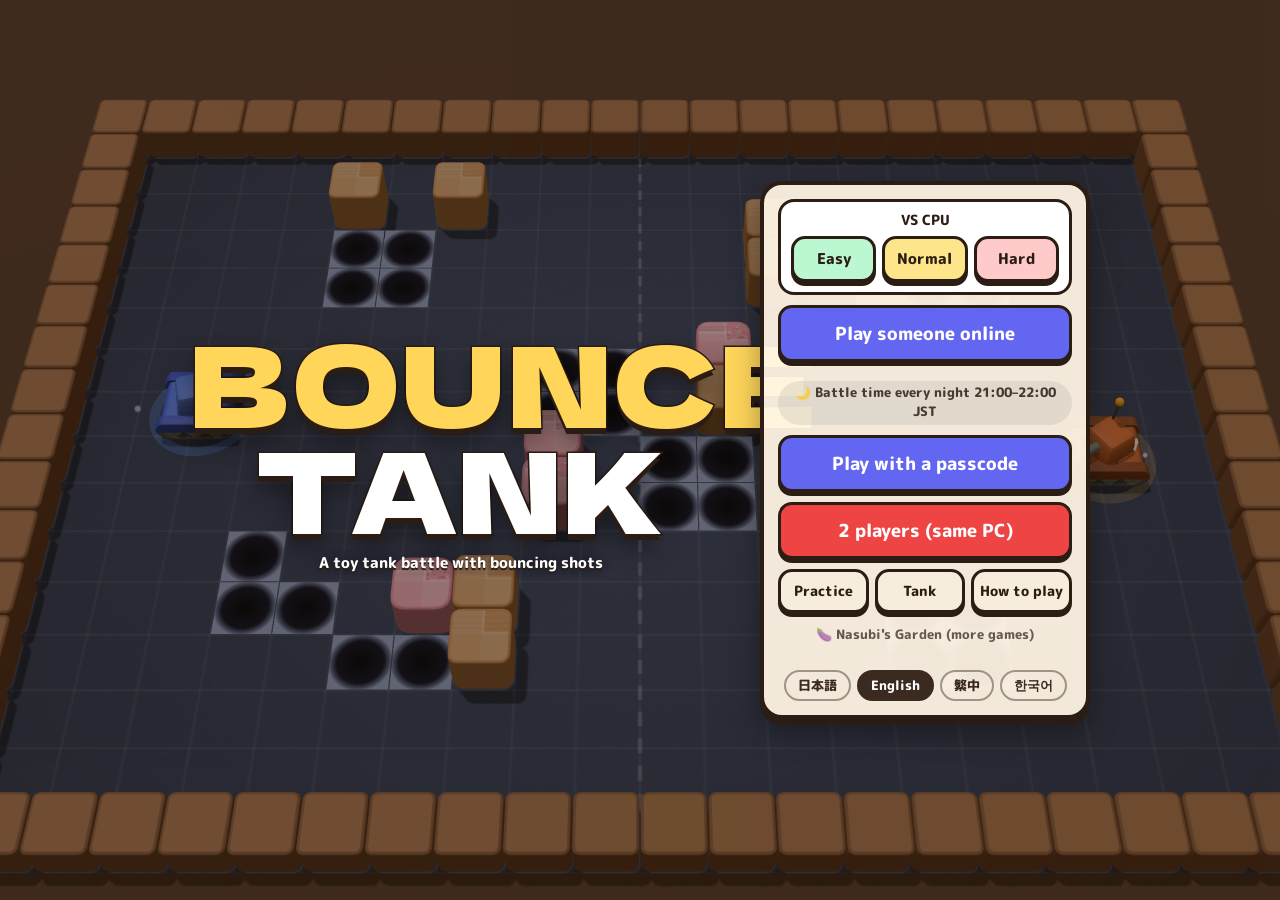
==== index.html @ 3cff2d9c "広告：結果画面の帯の下に大きい広告（300×250）を足す Co-Authored-By: Claude Opus 5.5 <noreply@anthropic.com> Claude-Session" ====
<!doctype html>
<html lang="ja">
<head>
<!-- Google tag (gtag.js) -->
<script async src="https://www.googletagmanager.com/gtag/js?id=G-5RB6XMN0QR"></script>
<script>
  window.dataLayer = window.dataLayer || [];
  function gtag(){dataLayer.push(arguments);}
  gtag('js', new Date());
  gtag('config', 'G-5RB6XMN0QR');
</script>
<meta charset="utf-8">
<meta name="viewport" content="width=device-width,initial-scale=1,maximum-scale=1,user-scalable=no,viewport-fit=cover">
<meta name="theme-color" content="#2b1d14">
<meta name="description" content="はね返る弾で撃ち合う、おもちゃの戦車バトル。スキルを振って、ブロックを置いて、2本先取！">
<title>ハネタンク</title>
<link rel="manifest" href="manifest.json">
<link rel="icon" type="image/png" href="icons/icon-192.png">
<link rel="apple-touch-icon" href="icons/apple-touch-icon.png">
<meta name="apple-mobile-web-app-capable" content="yes">
<meta name="mobile-web-app-capable" content="yes">
<meta name="apple-mobile-web-app-title" content="ハネタンク">
<link rel="preconnect" href="https://fonts.googleapis.com">
<link rel="preconnect" href="https://fonts.gstatic.com" crossorigin>
<link href="https://fonts.googleapis.com/css2?family=Dela+Gothic+One&family=M+PLUS+Rounded+1c:wght@500;800;900&display=swap" rel="stylesheet">
<link rel="stylesheet" href="css/style.css">
<!-- nasubi-track: 結果画面とXへの投稿の回数を記録（ゲームの動きには影響しない） -->
<script>(function(){try{var G="hanetank",IDS=["result"];
function ev(n){try{if(typeof gtag==='function')gtag('event',n,{game:G});}catch(e){}}
var o=window.open;window.open=function(u){try{if(/intent\/(post|tweet)/.test(String(u)))ev('x_share');}catch(e){}return o.apply(window,arguments);};
if(!IDS.length)return;
function vis(e){if(!e||!e.isConnected||e.closest('[hidden]'))return false;var r=e.getBoundingClientRect();if(r.width<1||r.height<1)return false;for(var n=e;n&&n.nodeType===1;n=n.parentElement){var s=getComputedStyle(n);if(s.display==='none'||s.visibility==='hidden'||parseFloat(s.opacity)<0.05)return false;}return true;}
var was={};setInterval(function(){try{var any=false;for(var i=0;i<IDS.length;i++){if(vis(document.getElementById(IDS[i])))any=true;}if(any&&!was.v)ev('result_view');was.v=any;}catch(e){}},700);
}catch(e){}})();</script>
<!-- nasubi-ad: 結果画面の決めた場所に広告の帯（と、決めた作品だけその下に大きい広告）を出す（遊んでいる最中は出さない・ボタンに重ねない・広告の幅320pxを切らない・結果が出て1.2秒たってから見せる・結果画面が出るたびに読みこみ直す（30秒に1回まで）） -->
<script>(function(){try{var C=[{"a": "#result .result-box", "v": "#result"}],BIG=1,AD='https://nasubi-no-oniwa.github.io/ad/',AD2='https://nasubi-no-oniwa.github.io/ad/big.html',WAIT=1200,MIN=30000;
if(/[?&]noad=1/.test(location.search))return;
var ifr=null,ifr2=null,boxes=[],bigs=[],since=0,shown=false,last=0;
function vis(e){if(!e||!e.isConnected||e.closest('[hidden]'))return false;var r=e.getBoundingClientRect();if(r.width<1||r.height<1)return false;for(var n=e;n&&n.nodeType===1;n=n.parentElement){var s=getComputedStyle(n);if(s.display==='none'||s.visibility==='hidden'||parseFloat(s.opacity)<0.05)return false;}return true;}
function mk(){var b=document.createElement('div');b.className='nsb-ad';b.style.cssText='display:block;position:static;float:none;box-sizing:content-box;width:320px;min-width:320px;max-width:none;height:50px;margin:20px calc((100% - 320px) / 2) 0;padding:0;border:0;background:none;box-shadow:none;border-radius:0;transform:none;overflow:hidden;flex:0 0 auto;align-self:center;';return b;}
function mk2(){var g=document.createElement('div');g.className='nsb-ad nsb-big';g.style.cssText='display:block;position:static;float:none;box-sizing:content-box;width:300px;min-width:300px;max-width:none;height:250px;margin:20px calc((100% - 300px) / 2) 0;padding:0;border:0;background:none;box-shadow:none;border-radius:0;transform:none;overflow:hidden;flex:0 0 auto;align-self:center;';return g;}
function mkf(u,w,h){var f=document.createElement('iframe');f.title='ad';f.setAttribute('scrolling','no');f.width=w;f.height=h;f.style.cssText='border:0;margin:0;padding:0;width:'+w+'px;height:'+h+'px;display:block;max-width:none;visibility:hidden';f.src=u;return f;}
function rel(f,u){try{f.contentWindow.location.replace(u);}catch(_){f.src=u;}}
function place(){for(var i=0;i<C.length;i++){var a=document.querySelector(C[i].a);if(!a)continue;var b=boxes[i]||(boxes[i]=mk());if(C[i].p==='first'){if(a.firstElementChild!==b)a.insertBefore(b,a.firstChild);}else if(b.parentNode!==a)a.appendChild(b);
if(BIG){var g=bigs[i]||(bigs[i]=mk2());if(b.nextSibling!==g)a.insertBefore(g,b.nextSibling);}}}
function hide(){if(ifr)ifr.style.visibility='hidden';if(ifr2)ifr2.style.visibility='hidden';}
function tick(){try{place();var k=-1;for(var i=0;i<C.length;i++){var v=document.querySelector(C[i].v),b=boxes[i];if(b&&vis(v)&&vis(b)){k=i;break;}}
if(k<0){since=0;shown=false;hide();return;}
var now=Date.now();if(!since)since=now;if(now-since<WAIT){hide();return;}
if(!ifr)ifr=mkf(AD,320,50);if(BIG&&!ifr2)ifr2=mkf(AD2,300,250);
var fresh=false;if(ifr.parentNode!==boxes[k]){boxes[k].appendChild(ifr);fresh=true;}if(BIG&&ifr2.parentNode!==bigs[k]){bigs[k].appendChild(ifr2);fresh=true;}
if(fresh)last=now;else if(!shown&&now-last>=MIN){rel(ifr,AD);if(ifr2)rel(ifr2,AD2);last=now;}
ifr.style.visibility='visible';if(ifr2)ifr2.style.visibility='visible';shown=true;}catch(_){}}
function go(){place();try{new MutationObserver(place).observe(document.body,{childList:true,subtree:true});}catch(_){}setInterval(tick,300);}
if(document.body)go();else document.addEventListener('DOMContentLoaded',go);
}catch(e){}})();</script>
</head>
<body>
<canvas id="view"></canvas>
<div id="layer"></div>
<div id="dim"></div>

<!-- タッチ操作の見た目 -->
<div id="stick" class="stick"><i></i></div>
<div id="aimring" class="aimring"><i></i></div>

<!-- ===== 戦いの画面の上に出るもの ===== -->
<div id="hud" class="hidden">
  <div class="hud-top">
    <span class="menu-space"></span>
    <div class="hud-p p0"><span class="hud-name" id="hud-name0">あなた</span><span class="pips" id="pips0"></span></div>
    <div class="hud-mid"><div class="hud-timer" id="hud-timer">1:30</div><div class="hud-sub" id="hud-sub"></div></div>
    <div class="hud-p p1"><span class="pips" id="pips1"></span><span class="hud-name" id="hud-name1">CPU</span></div>
    <span class="menu-space"></span>
  </div>
  <div class="hud-info-row"><div class="hud-info hidden" id="hud-info0"></div><div class="hud-info hidden" id="hud-info1"></div></div>
  <div id="count" class="count"></div>
  <button id="btn-mine" class="mine-btn" aria-label="地雷" data-ia="mine"><span>地雷</span></button>
  <div id="net-badge" class="net-badge hidden"></div>
</div>
<div id="bubbles"></div>
<div id="banner" class="banner"></div>
<button class="icon-btn" id="btn-menu" aria-label="メニュー" data-ia="menu">☰</button>
<button class="icon-btn" id="btn-stamp" aria-label="スタンプ" data-ia="stamp">☺</button>
<div id="stamp-pal" class="stamp-pal hidden"></div>

<!-- ===== タイトル ===== -->
<section id="title" class="screen active">
  <div class="title-wrap">
    <div class="logo-box">
      <h1 class="logo"><span class="l1" data-i="logo1">ハネ</span><span class="l2" data-i="logo2">タンク</span></h1>
      <p class="tagline" data-i="tagline">はね返る弾で撃ち合う、おもちゃの戦車バトル</p>
    </div>
    <div class="menu">
      <div class="menu-card">
        <p class="menu-label" data-i="vs_cpu">CPUとたいせん</p>
        <div class="level-row">
          <button class="btn lv" data-level="easy" data-i="easy">よわい</button>
          <button class="btn lv" data-level="normal" data-i="normal">ふつう</button>
          <button class="btn lv" data-level="hard" data-i="hard">つよい</button>
        </div>
      </div>
      <button class="btn wide indigo" id="btn-online" data-i="online">あいことばで対戦</button>
      <button class="btn wide red" id="btn-local" data-i="local">ふたりで（同じPC）</button>
      <div class="menu-sub">
        <button class="btn sub" id="btn-practice" data-i="practice">れんしゅう</button>
        <button class="btn sub" id="btn-custom" data-i="tank">せんしゃ</button>
        <button class="btn sub" id="btn-howto" data-i="howto">あそびかた</button>
      </div>
      <a class="home-link" href="https://nasubi-no-oniwa.github.io/" data-i="home">なすびのお庭へ</a>
      <div class="langs" role="group" aria-label="Language"><button type="button" data-lang="ja">日本語</button><button type="button" data-lang="en">English</button><button type="button" data-lang="zh">繁中</button><button type="button" data-lang="ko">한국어</button></div>
    </div>
  </div>
</section>

<!-- ===== オンライン ===== -->
<section id="online" class="screen">
  <div class="card">
    <h2 data-i="online">あいことばで対戦</h2>
    <label class="field"><span data-i="name">なまえ</span><input id="in-name" maxlength="8" placeholder="ななし" data-ip="noname" autocomplete="off"></label>
    <label class="field"><span data-i="passcode">あいことば</span><input id="in-code" maxlength="12" inputmode="numeric" placeholder="4けたの数字など" data-ip="ex_code" autocomplete="off"><button class="btn mini" id="btn-dice" type="button" data-i="dice">おまかせ</button></label>
    <p class="note" data-i="online_note">同じ「あいことば」を入れた人と対戦できます。3人目からは観戦になります。</p>
    <div class="row">
      <button class="btn indigo" id="btn-join" data-i="do_play">対戦する</button>
      <button class="btn ghost" id="btn-watch" data-i="watch_only">観戦だけ</button>
    </div>
    <p class="err" id="online-err"></p>
    <button class="btn back" data-back data-i="back">もどる</button>
  </div>
</section>

<section id="wait" class="screen">
  <div class="card">
    <h2 data-i="wait_title">相手を待っています</h2>
    <p class="code-big"><span data-i="code_label">あいことば </span><b id="wait-code">----</b></p>
    <p class="note" id="wait-note" data-i="invite_note">招待リンクを送るか、相手に同じあいことばを入れてもらってね</p>
    <div class="row"><button class="btn indigo" id="btn-copy" data-i="invite">招待リンクを送る</button></div>
    <div class="spinner"></div>
    <button class="btn back" id="btn-wait-leave" data-i="cancel">やめる</button>
  </div>
</section>

<!-- ===== スキル ===== -->
<section id="skill" class="screen">
  <div class="panel skill-panel">
    <div class="sp-head">
      <div class="sp-title"><span id="sp-who">スキルをふろう</span><small id="sp-battle">1戦目・ステージ：ひろば</small></div>
      <div class="sp-points"><small data-i="left">のこり</small><b id="sp-left">6</b><small>pt</small></div>
      <div class="timer-ring" id="sp-timer"><svg viewBox="0 0 40 40"><circle cx="20" cy="20" r="17"/><circle class="fg" cx="20" cy="20" r="17"/></svg><span>30</span></div>
    </div>
    <div id="sp-rows"></div>
    <div class="sp-foot">
      <span class="opp-state" id="sp-opp"></span>
      <button class="btn mini ghost" id="sp-auto" data-i="auto">おまかせ</button>
      <button class="btn mini ghost" id="sp-reset" data-i="reset">もとにもどす</button>
      <button class="btn go" id="sp-ok">準備OK</button>
    </div>
  </div>
</section>

<!-- ===== ブロック置き ===== -->
<section id="place" class="screen pass">
  <div class="place-bar">
    <div class="timer-ring small" id="pl-timer"><svg viewBox="0 0 40 40"><circle cx="20" cy="20" r="17"/><circle class="fg" cx="20" cy="20" r="17"/></svg><span>20</span></div>
    <div class="pl-text"><b id="pl-who">ブロックを置こう</b><small data-i="place_hint">自分の陣地をタップ。もう一度タップで取り消し</small></div>
    <button class="btn kind hard sel" data-kind="1"><i></i><span data-i="hard_b">かたい </span><b id="pl-n1">2</b></button>
    <button class="btn kind soft" data-kind="2"><i></i><span data-i="soft_b">こわれる </span><b id="pl-n2">2</b></button>
    <span class="opp-state" id="pl-opp"></span>
    <button class="btn go" id="pl-ok">準備OK</button>
  </div>
</section>

<!-- ===== 交代（同じPCの2人用） ===== -->
<section id="curtain" class="screen">
  <div class="card center">
    <h2 id="cu-title">2Pの番です</h2>
    <p class="note" id="cu-note">1Pは画面を見ないでね</p>
    <button class="btn go" id="cu-ok" data-i="begin">はじめる</button>
  </div>
</section>

<!-- ===== 結果 ===== -->
<section id="result" class="screen">
  <div class="result-box">
    <div class="res-head"><h2 id="res-title" class="res-title">かち！</h2><div class="res-score" id="res-score"></div></div>
    <div class="res-cards">
      <div class="stat-card opp" id="res-opp"></div>
      <div class="stat-card me" id="res-me"></div>
    </div>
    <p class="res-record" id="res-record"></p>
    <div class="row">
      <button class="btn ghost" id="res-replay" data-i="replay">リプレイ</button>
      <button class="btn go" id="res-next">つぎへ</button>
      <button class="btn ghost hidden" id="res-title-btn" data-i="to_title">タイトルへ</button>
    </div>
    <p class="note" id="res-note"></p>
  </div>
</section>

<!-- ===== メニュー ===== -->
<section id="menu" class="screen">
  <div class="card">
    <h2 data-i="menu">メニュー</h2>
    <div class="col">
      <button class="btn go" id="mn-resume" data-i="resume">つづける</button>
      <button class="btn ghost" id="mn-sound">音：オン</button>
      <button class="btn ghost" id="mn-quality">画質：じどう</button>
      <button class="btn ghost" id="mn-vib">振動：オン</button>
      <button class="btn red" id="mn-quit">タイトルへ</button>
    </div>
  </div>
</section>

<!-- ===== せんしゃカスタム ===== -->
<section id="custom" class="screen pass">
  <div class="panel custom-panel">
    <h2 data-i="tank">せんしゃ</h2>
    <p class="note" data-i="look_note">見た目だけ変わります（強さは同じ）</p>
    <div class="cu-tabs" id="cu-tabs"><button data-p="0" class="sel" data-i="you_1p">あなた（1P）</button><button data-p="1">2P</button></div>
    <p class="note" id="cu-note2"></p>
    <div class="cu-label" data-i="color">いろ</div>
    <div class="swatches" id="cu-colors"></div>
    <div class="cu-label" data-i="pattern">もよう</div>
    <div class="patterns" id="cu-patterns"></div>
    <button class="btn go" data-back data-i="decide">きめた</button>
  </div>
</section>

<!-- ===== れんしゅう ===== -->
<section id="practice" class="screen pass">
  <div class="panel prac-panel" id="prac-panel">
    <div class="prac-head"><b data-i="practice">れんしゅう</b><button class="btn mini ghost" id="pr-fold" data-i="fold">たたむ</button></div>
    <div id="pr-body">
      <div id="pr-rows"></div>
      <div class="pr-stages" id="pr-stages"></div>
      <button class="btn mini red" id="pr-quit" data-i="finish">おわる</button>
    </div>
  </div>
</section>

<!-- ===== あそびかた ===== -->
<section id="howto" class="screen">
  <div class="card howto">
    <h2 data-i="howto">あそびかた</h2>
    <div class="howto-body">
      <h3 data-i="hw_rules">ルール</h3>
      <ul>
        <li data-ih="r1">弾が1発当たったら負け。<b>自分の弾・地雷でもやられます</b>。</li>
        <li data-ih="r2">弾は壁ではね返ります。弾どうしがぶつかると両方消えます。</li>
        <li data-ih="r3">同時に撃てる弾は3発まで（戦車の足元の点が残りの数）、地雷は2個まで。</li>
        <li data-ih="r4">地雷は少したつか、弾が当たると爆発。<b>ピンクのブロック</b>をこわせます。</li>
        <li data-ih="r5">穴は弾は通るけど、戦車は入れません。</li>
        <li data-ih="r6">2本先取。90秒たつと外側から壁がせまってきます。</li>
        <li data-ih="r7">同時にやられたら引き分け。すぐにもう一回。</li>
      </ul>
      <h3 data-i="hw_flow">1戦ごとの流れ</h3>
      <ul>
        <li data-ih="f1"><b>スキル（30秒）</b>：ポイントを4つの性能にふります。1戦目6pt → 9pt → 12pt。毎回ふり直し。迷ったら「おまかせ」。</li>
        <li data-ih="f2">たまの速さ・たまの大きさは、上げても下げてもポイントを使います。</li>
        <li data-ih="f3">はねかえりは上げるだけ（1〜2で1回、3〜4で2回、5〜6で3回、7で4回）。</li>
        <li data-ih="f4">戦車を大きくするとポイントがもらえます（小さくするとポイントを使う）。大きい戦車はせまい道を通れません。</li>
        <li data-ih="f5"><b>ブロック（20秒）</b>：自分の陣地に、かたいブロック2個とこわれるブロック2個を置けます。置いたブロックは戦いが始まるまで相手には見えません。</li>
        <li data-ih="f6">相手の性能は、1戦終わるまでわかりません。</li>
      </ul>
      <h3 data-i="hw_ctrl">そうさ</h3>
      <ul>
        <li data-ih="c1"><b>スマホ（横向き）</b>：左側で移動、右側をドラッグしてねらい、はなすと発射。ちょんとタップでも発射。右下のボタンで地雷。</li>
        <li data-ih="c2"><b>PC</b>：WASDで移動、マウスでねらい、クリックで発射、右クリックかスペースで地雷。</li>
        <li data-ih="c3"><b>同じPCで2人</b>：1P WASD移動・Q/Eで砲台・Fで発射・Gで地雷。2P 矢印で移動・，／．で砲台・／で発射・右Shiftで地雷。</li>
        <li data-ih="c4"><b>オンライン</b>：部屋を作ったら「招待リンクを送る」でLINEなどに送れます。右上の☺でスタンプ。</li>
        <li data-ih="c5"><b>コントローラー</b>：左スティックで移動、右スティックでねらい、RかAで発射、LかBで地雷。</li>
      </ul>
    </div>
    <button class="btn back" data-back data-i="back">もどる</button>
  </div>
</section>

<div id="rotate"><div class="rot-box"><div class="rot-phone"></div><p data-ih="rotate">スマホを<b>横向き</b>にしてね</p></div></div>
<div id="toast" class="toast"></div>

<script src="lib/three.min.js"></script>
<script src="js/i18n.js"></script>
<script src="js/config.js"></script>
<script src="js/sim.js"></script>
<script src="js/sound.js"></script>
<script src="js/models.js"></script>
<script src="js/fx.js"></script>
<script src="js/input.js"></script>
<script src="js/cpu.js"></script>
<script src="js/net.js"></script>
<script src="js/qm.js"></script>
<script src="js/firebase-config.js"></script>
<script src="js/main.js"></script>
</body>
</html>
---- css/style.css ----
/* =============================================
   ハネタンク  見た目
   ============================================= */
:root {
  --ink: #2b1d14;
  --cream: #fff6e6;
  --paper: #f6eddc;
  --wood: #b87d45;
  --blue: #3b82f6;
  --blue-d: #1d4ed8;
  --red: #ef4444;
  --red-d: #b91c1c;
  --green: #22c55e;
  --green-d: #15803d;
  --indigo: #6366f1;
  --indigo-d: #4338ca;
  --pink: #f6a8bd;
  --gold: #fbbf24;
  --shadow: 0 6px 0 rgba(43, 29, 20, .9), 0 14px 30px rgba(0, 0, 0, .35);
  --round: "M PLUS Rounded 1c", "Hiragino Maru Gothic ProN", "Hiragino Sans", sans-serif;
  --display: "Dela Gothic One", "M PLUS Rounded 1c", sans-serif;
  --safe-l: env(safe-area-inset-left, 0px);
  --safe-r: env(safe-area-inset-right, 0px);
}
* { box-sizing: border-box; -webkit-tap-highlight-color: transparent; }
html, body { margin: 0; height: 100%; overflow: hidden; background: #6b4c33; color: var(--ink); font-family: var(--round); font-weight: 800;
  -webkit-user-select: none; user-select: none; -webkit-touch-callout: none; overscroll-behavior: none; touch-action: none; }
button { font-family: inherit; font-weight: 800; color: inherit; cursor: pointer; }
input { font-family: inherit; font-weight: 800; -webkit-user-select: text; user-select: text; }
.hidden { display: none !important; }

#view { position: fixed; inset: 0; width: 100%; height: 100%; display: block;
  background: radial-gradient(ellipse at 50% 40%, #a07450 0%, #6b4c33 70%, #4a3322 100%); }
#layer { position: fixed; inset: 0; touch-action: none; }
#dim { position: fixed; inset: 0; pointer-events: none; background: rgba(30, 18, 10, .0); transition: background .4s; }
body.dimmed #dim { background: rgba(30, 18, 10, .38); }

/* ---------- 画面（重ねて表示） ---------- */
.screen { position: fixed; inset: 0; display: none; align-items: center; justify-content: center; padding: 12px calc(14px + var(--safe-r)) 12px calc(14px + var(--safe-l)); z-index: 10; }
.screen.active { display: flex; }
.screen.pass { pointer-events: none; }
.screen.pass > * { pointer-events: auto; }

.card, .panel { background: var(--cream); border: 4px solid var(--ink); border-radius: 22px; box-shadow: var(--shadow); padding: 18px 20px; max-width: 520px; width: 100%; max-height: calc(100% - 10px); overflow: auto; }
.card h2, .panel h2 { font-family: var(--display); font-weight: 400; margin: 0 0 10px; font-size: 24px; letter-spacing: .04em; }
.card.center { text-align: center; }
.note { font-size: 13px; opacity: .75; margin: 6px 0; font-weight: 500; line-height: 1.5; }
.err { color: var(--red-d); font-size: 13px; min-height: 1em; margin: 6px 0 0; }
.row { display: flex; gap: 10px; justify-content: center; flex-wrap: wrap; margin-top: 10px; }
.col { display: flex; flex-direction: column; gap: 10px; }

/* ---------- ボタン ---------- */
.btn { border: 3px solid var(--ink); border-radius: 14px; background: #fff; padding: 10px 18px; font-size: 16px; box-shadow: 0 4px 0 var(--ink); transition: transform .06s, box-shadow .06s, filter .15s; position: relative; text-decoration: none; display: inline-flex; align-items: center; justify-content: center; gap: 6px; white-space: nowrap; }
.btn:active, .btn.press { transform: translateY(3px); box-shadow: 0 1px 0 var(--ink); }
.btn:disabled { filter: grayscale(.8) opacity(.55); cursor: default; }
.btn.wide { width: 100%; font-size: 18px; padding: 12px; }
.btn.indigo { background: var(--indigo); color: #fff; }
.btn.red { background: var(--red); color: #fff; }
.btn.go { background: var(--green); color: #fff; font-size: 18px; padding: 10px 22px; }
.btn.go.done { background: #9ca3af; }
.btn.ghost { background: var(--paper); }
.btn.mini { font-size: 13px; padding: 6px 10px; border-radius: 10px; box-shadow: 0 3px 0 var(--ink); }
.btn.back { margin: 14px auto 0; display: flex; background: var(--paper); }
.btn.sub { flex: 1; font-size: 14px; padding: 9px 6px; background: var(--paper); }
.icon-btn { width: 40px; height: 40px; border: 3px solid var(--ink); border-radius: 12px; background: var(--cream); font-size: 18px; box-shadow: 0 3px 0 var(--ink); pointer-events: auto; }
.icon-btn:active { transform: translateY(2px); box-shadow: 0 1px 0 var(--ink); }

/* ---------- タイトル ---------- */
#title { justify-content: center; }
.title-wrap { display: flex; align-items: center; gap: 28px; width: 100%; max-width: 900px; justify-content: center; }
.logo-box { text-align: center; flex: 1; min-width: 0; }
.logo { font-family: var(--display); font-weight: 400; margin: 0; font-size: clamp(54px, 11vw, 112px); line-height: .95; color: #fff;
  -webkit-text-stroke: 3px var(--ink); paint-order: stroke fill;
  text-shadow: 0 6px 0 var(--ink), 0 14px 26px rgba(0, 0, 0, .45); letter-spacing: .02em; }
.logo span { display: inline-block; animation: hop 2.4s ease-in-out infinite; }
.logo .l1 { color: #ffd65a; }
.logo .l2 { color: #fff; animation-delay: .15s; }
@keyframes hop { 0%, 70%, 100% { transform: translateY(0) rotate(0); } 78% { transform: translateY(-10px) rotate(-3deg); } 86% { transform: translateY(0) rotate(1deg); } }
.tagline { color: #fff; font-size: 15px; margin: 14px 0 0; text-shadow: 0 2px 0 var(--ink), 0 0 10px rgba(0,0,0,.6); }
.menu { width: 330px; max-width: 46vw; display: flex; flex-direction: column; gap: 10px; background: rgba(255, 246, 230, .94); border: 4px solid var(--ink); border-radius: 22px; padding: 14px; box-shadow: var(--shadow); }
.menu-card { background: #fff; border: 3px solid var(--ink); border-radius: 16px; padding: 8px 10px 10px; }
.menu-label { margin: 0 0 6px; font-size: 14px; text-align: center; }
.level-row { display: flex; gap: 6px; }
.btn.lv { flex: 1; padding: 9px 4px; font-size: 15px; }
.btn.lv[data-level="easy"] { background: #bbf7d0; }
.btn.lv[data-level="normal"] { background: #fde68a; }
.btn.lv[data-level="hard"] { background: #fecaca; }
.menu-sub { display: flex; gap: 6px; }
.home-link { text-align: center; font-size: 13px; color: var(--ink); opacity: .7; text-decoration: none; padding: 2px; }
.home-link::before { content: "🍆 "; }

/* ---------- 入力欄 ---------- */
.field { display: flex; align-items: center; gap: 8px; margin: 10px 0; }
.field > span { width: 80px; font-size: 14px; flex-shrink: 0; }
.field input { flex: 1; min-width: 0; font-size: 18px; padding: 8px 10px; border: 3px solid var(--ink); border-radius: 12px; background: #fff; color: var(--ink); }
.code-big { text-align: center; font-size: 15px; margin: 6px 0; }
.code-big b { display: block; font-family: var(--display); font-weight: 400; font-size: 44px; letter-spacing: .12em; }
.spinner { width: 46px; height: 46px; margin: 14px auto 0; border-radius: 50%; border: 6px solid rgba(43,29,20,.15); border-top-color: var(--indigo); animation: spin 1s linear infinite; }
@keyframes spin { to { transform: rotate(360deg); } }

/* ---------- スキル ---------- */
.skill-panel { max-width: 620px; padding: 12px 16px 14px; }
.sp-head { display: flex; align-items: center; gap: 12px; margin-bottom: 6px; }
.sp-title { flex: 1; display: flex; flex-direction: column; }
.sp-title span { font-family: var(--display); font-weight: 400; font-size: 21px; }
.sp-title small { font-size: 12px; opacity: .7; }
.sp-points { display: flex; align-items: baseline; gap: 2px; background: var(--ink); color: #fff; border-radius: 12px; padding: 2px 12px; }
.sp-points b { font-family: var(--display); font-weight: 400; font-size: 30px; color: var(--gold); min-width: 1.2em; text-align: center; }
.sp-points small { font-size: 12px; }
.sp-points.zero b { color: #9ca3af; }
.timer-ring { width: 46px; height: 46px; position: relative; flex-shrink: 0; }
.timer-ring svg { width: 100%; height: 100%; transform: rotate(-90deg); }
.timer-ring circle { fill: #fff; stroke: rgba(43,29,20,.15); stroke-width: 5; }
.timer-ring circle.fg { fill: none; stroke: var(--green); stroke-dasharray: 106.8; stroke-dashoffset: 0; stroke-linecap: round; transition: stroke .3s; }
.timer-ring.hurry circle.fg { stroke: var(--red); }
.timer-ring span { position: absolute; inset: 0; display: flex; align-items: center; justify-content: center; font-size: 15px; }
.timer-ring.small { width: 40px; height: 40px; }
.sk-row { display: grid; grid-template-columns: 128px 40px 1fr 40px 62px; align-items: center; gap: 8px; padding: 6px 0; border-top: 2px dashed rgba(43,29,20,.15); }
.sk-name { display: flex; flex-direction: column; line-height: 1.15; }
.sk-name b { font-size: 15px; }
.sk-name small { font-size: 11px; opacity: .65; font-weight: 500; }
.sk-btn { width: 40px; height: 36px; border: 3px solid var(--ink); border-radius: 10px; background: #fff; font-size: 20px; line-height: 1; box-shadow: 0 3px 0 var(--ink); padding: 0; }
.sk-btn:active { transform: translateY(2px); box-shadow: 0 1px 0 var(--ink); }
.sk-btn:disabled { opacity: .3; }
.pipbar { display: flex; gap: 4px; height: 22px; }
.pipbar i { flex: 1; border: 2px solid var(--ink); border-radius: 6px; background: #fff; position: relative; transition: background .15s, transform .15s; }
.pipbar i.on { background: var(--c, var(--blue)); }
.pipbar i.base::after { content: ""; position: absolute; left: 50%; bottom: -8px; transform: translateX(-50%); border: 4px solid transparent; border-bottom-color: var(--ink); }
.pipbar i.bump { transform: scale(1.2); }
.sk-val { font-size: 13px; text-align: center; line-height: 1.1; }
.sk-val small { display: block; font-size: 11px; opacity: .6; font-weight: 500; }
.sk-val .gain { color: var(--green-d); }
.sk-val .cost { color: var(--red-d); }
.sp-foot { display: flex; align-items: center; gap: 10px; margin-top: 8px; }
.opp-state { flex: 1; font-size: 13px; opacity: .8; }
.opp-state.ok { color: var(--green-d); opacity: 1; }

/* ---------- ブロック置き ---------- */
#place { align-items: flex-start; }
.place-bar { display: flex; align-items: center; gap: 8px; background: var(--cream); border: 4px solid var(--ink); border-radius: 18px; padding: 6px 10px; box-shadow: var(--shadow); flex-wrap: wrap; justify-content: center; max-width: 100%; }
.pl-text { display: flex; flex-direction: column; line-height: 1.15; }
.pl-text b { font-size: 15px; }
.pl-text small { font-size: 11px; opacity: .65; font-weight: 500; }
.btn.kind { padding: 6px 10px; font-size: 14px; border-radius: 12px; box-shadow: 0 3px 0 var(--ink); }
.btn.kind i { width: 18px; height: 18px; border: 2px solid var(--ink); border-radius: 4px; display: inline-block; }
.btn.kind.hard i { background: #d9a066; }
.btn.kind.soft i { background: var(--pink); }
.btn.kind.sel { outline: 4px solid var(--gold); outline-offset: 1px; }
.btn.kind b { font-family: var(--display); font-weight: 400; }
.btn.kind.empty { opacity: .45; }
.place-bar .opp-state { flex: 0 0 auto; }
.place-bar .btn.go { padding: 8px 16px; font-size: 16px; }

/* ---------- HUD ---------- */
#hud { position: fixed; inset: 0; pointer-events: none; z-index: 5; }
.hud-top { position: absolute; top: 8px; left: calc(10px + var(--safe-l)); right: calc(10px + var(--safe-r)); display: flex; align-items: center; gap: 10px; }
.hud-p { flex: 1; display: flex; align-items: center; gap: 8px; min-width: 0; }
.hud-p.p1 { justify-content: flex-end; }
.hud-name { background: var(--cream); border: 3px solid var(--ink); border-radius: 999px; padding: 3px 12px; font-size: 14px; max-width: 160px; overflow: hidden; text-overflow: ellipsis; white-space: nowrap; box-shadow: 0 3px 0 var(--ink); }
.hud-p.p0 .hud-name { border-left: 10px solid var(--c0, var(--blue)); }
.hud-p.p1 .hud-name { border-right: 10px solid var(--c1, var(--red)); }
.pips { display: flex; gap: 5px; }
.pips i { width: 18px; height: 18px; border: 3px solid var(--ink); border-radius: 50%; background: rgba(255,255,255,.6); box-shadow: 0 2px 0 var(--ink); }
.pips i.on { background: var(--gold); animation: pop .5s; }
@keyframes pop { 0% { transform: scale(.3); } 60% { transform: scale(1.4); } 100% { transform: scale(1); } }
.hud-mid { text-align: center; min-width: 90px; }
.hud-timer { font-family: var(--display); font-weight: 400; font-size: 26px; color: #fff; -webkit-text-stroke: 2px var(--ink); paint-order: stroke fill; text-shadow: 0 3px 0 var(--ink); line-height: 1; }
.hud-timer.sudden { color: #ff6b4a; animation: throb .5s infinite alternate; }
@keyframes throb { to { transform: scale(1.12); } }
.hud-sub { font-size: 11px; color: #fff; text-shadow: 0 1px 2px #000; min-height: 1em; }
.banner { position: fixed; z-index: 12; left: 0; right: 0; top: 30%; text-align: center; font-family: var(--display); font-weight: 400; font-size: clamp(30px, 7vw, 64px); color: #fff; -webkit-text-stroke: 3px var(--ink); paint-order: stroke fill; text-shadow: 0 5px 0 var(--ink); opacity: 0; transform: scale(.6); transition: opacity .25s, transform .35s cubic-bezier(.2, 1.6, .4, 1); pointer-events: none; }
.banner.show { opacity: 1; transform: scale(1); }
.banner.warn { color: #ff6b4a; }
.count { position: absolute; inset: 0; display: flex; align-items: center; justify-content: center; font-family: var(--display); font-weight: 400; font-size: clamp(80px, 20vh, 160px); color: #fff; -webkit-text-stroke: 4px var(--ink); paint-order: stroke fill; text-shadow: 0 8px 0 var(--ink); pointer-events: none; }
.count { opacity: 0; }
.count.tick { animation: tick .8s ease-out forwards; }
.count.go { color: #ffd65a; }
@keyframes tick { 0% { transform: scale(1.8); opacity: 0; } 25% { transform: scale(1); opacity: 1; } 80% { opacity: 1; } 100% { transform: scale(.9); opacity: 0; } }
.mine-btn { position: absolute; right: calc(18px + var(--safe-r)); bottom: 18px; width: 74px; height: 74px; border-radius: 50%; border: 4px solid var(--ink); background: radial-gradient(circle at 35% 30%, #ffe27a, #f5b800); box-shadow: 0 5px 0 var(--ink); pointer-events: auto; display: none; font-size: 14px; touch-action: none; }
.mine-btn span { display: block; }
.mine-btn::before { content: ""; position: absolute; left: 50%; top: 12px; width: 10px; height: 10px; margin-left: -5px; border-radius: 50%; background: #ef4444; box-shadow: 0 0 8px #ef4444; }
.mine-btn span { margin-top: 12px; }
.mine-btn:active, .mine-btn.press { transform: translateY(3px); box-shadow: 0 2px 0 var(--ink); }
body.touch.live .mine-btn, body.touch.prac .mine-btn { display: block; }
#btn-stamp { position: fixed; top: 8px; right: calc(10px + var(--safe-r)); z-index: 20; display: none; }
body.can-stamp.in-game #btn-stamp { display: block; }
.stamp-pal { position: fixed; z-index: 21; top: 56px; right: calc(10px + var(--safe-r)); display: grid; grid-template-columns: repeat(3, 48px); gap: 6px; background: var(--cream); border: 3px solid var(--ink); border-radius: 16px; padding: 8px; box-shadow: var(--shadow); pointer-events: auto; }
.stamp-pal button { width: 48px; height: 48px; font-size: 28px; border: 2px solid var(--ink); border-radius: 12px; background: #fff; padding: 0; }
.net-badge { position: absolute; left: calc(12px + var(--safe-l)); bottom: 8px; font-size: 11px; color: #fff; background: rgba(0,0,0,.4); border-radius: 8px; padding: 2px 8px; }
#bubbles { position: fixed; inset: 0; pointer-events: none; z-index: 6; }
.bubble { position: absolute; transform: translate(-50%, -100%); font-size: 34px; background: #fff; border: 3px solid var(--ink); border-radius: 16px; padding: 2px 8px; box-shadow: 0 3px 0 var(--ink); animation: bub 2.2s forwards; }
.bubble::after { content: ""; position: absolute; left: 50%; bottom: -10px; margin-left: -6px; border: 6px solid transparent; border-top-color: var(--ink); }
@keyframes bub { 0% { opacity: 0; transform: translate(-50%, -60%) scale(.4); } 12% { opacity: 1; transform: translate(-50%, -100%) scale(1.1); } 20% { transform: translate(-50%, -100%) scale(1); } 85% { opacity: 1; } 100% { opacity: 0; transform: translate(-50%, -130%); } }

#btn-menu { position: fixed; top: 8px; left: calc(10px + var(--safe-l)); z-index: 20; display: none; }
body.in-game #btn-menu { display: block; }
.menu-space { width: 40px; flex-shrink: 0; }
body.in-game #place { padding-left: calc(64px + var(--safe-l)); }
body.in-game #skill .skill-panel { margin-left: 40px; }

/* タッチのスティック */
.stick, .aimring { position: fixed; display: none; pointer-events: none; z-index: 4; transform: translate(-50%, -50%); }
.stick { border-radius: 50%; border: 3px solid rgba(255,255,255,.7); background: rgba(43,29,20,.18); }
.stick i { position: absolute; left: 50%; top: 50%; width: 50px; height: 50px; margin: -25px 0 0 -25px; border-radius: 50%; background: rgba(255,255,255,.85); border: 3px solid var(--ink); }
.aimring { width: 120px; height: 120px; border-radius: 50%; border: 3px dashed rgba(255,255,255,.6); }
.aimring i { position: absolute; left: 50%; top: 50%; width: 36px; height: 36px; margin: -18px 0 0 -18px; border-radius: 50%; background: rgba(255, 214, 90, .9); border: 3px solid var(--ink); }
.aimring.drag { border-color: rgba(255, 214, 90, .9); }

/* ---------- 結果 ---------- */
.result-box { background: var(--cream); border: 4px solid var(--ink); border-radius: 24px; box-shadow: var(--shadow); padding: 12px 18px 14px; width: 100%; max-width: 640px; max-height: calc(100% - 6px); overflow: auto; text-align: center; animation: drop .45s cubic-bezier(.2, 1.4, .4, 1); }
@keyframes drop { from { transform: translateY(-40px) scale(.9); opacity: 0; } }
.res-head { display: flex; align-items: center; justify-content: center; gap: 18px; }
.res-title { font-family: var(--display); font-weight: 400; margin: 0; font-size: 46px; color: #fff; -webkit-text-stroke: 3px var(--ink); paint-order: stroke fill; text-shadow: 0 4px 0 var(--ink); }
.res-title.win { color: #ffd65a; }
.res-title.lose { color: #93c5fd; }
.res-title.draw { color: #fff; }
.res-score { font-family: var(--display); font-weight: 400; font-size: 34px; }
.res-score .s0 { color: var(--c0, var(--blue)); }
.res-score .s1 { color: var(--c1, var(--red)); }
.res-cards { display: flex; gap: 10px; margin-top: 6px; }
.stat-card { flex: 1; background: #fff; border: 3px solid var(--ink); border-radius: 16px; padding: 6px 10px 8px; text-align: left; }
.stat-card h4 { margin: 0 0 4px; font-size: 14px; display: flex; align-items: center; gap: 6px; }
.stat-card h4 i { width: 14px; height: 14px; border-radius: 50%; border: 2px solid var(--ink); display: inline-block; }
.stat-card.opp { box-shadow: 0 0 0 4px var(--gold); }
.st-line { display: grid; grid-template-columns: 84px 1fr 34px; align-items: center; gap: 6px; font-size: 12px; margin: 3px 0; }
.st-line .pipbar { height: 14px; gap: 3px; }
.st-line .pipbar i { border-width: 2px; border-radius: 4px; }
.st-line span:last-child { text-align: right; opacity: .7; }
.res-record { font-size: 13px; margin: 8px 0 0; opacity: .8; min-height: 1em; }
#res-next.waiting { background: #9ca3af; }

/* ---------- カスタム ---------- */
#custom { justify-content: flex-start; }
.custom-panel { max-width: 300px; }
.cu-label { font-size: 13px; margin: 10px 0 4px; }
.swatches { display: grid; grid-template-columns: repeat(5, 1fr); gap: 6px; }
.swatches button { aspect-ratio: 1; border: 3px solid var(--ink); border-radius: 10px; padding: 0; }
.swatches button.sel, .patterns button.sel { outline: 4px solid var(--gold); outline-offset: 1px; }
.patterns { display: grid; grid-template-columns: repeat(5, 1fr); gap: 6px; margin-bottom: 12px; }
.patterns button { aspect-ratio: 1; border: 3px solid var(--ink); border-radius: 10px; padding: 0; background: #fff; font-size: 20px; }

/* ---------- れんしゅう ---------- */
#practice { justify-content: flex-start; align-items: flex-start; padding-top: 58px; }
.prac-panel { max-width: 300px; padding: 10px 12px; }
.prac-head { display: flex; justify-content: space-between; align-items: center; }
.prac-panel .sk-row { grid-template-columns: 1fr 34px 34px; gap: 6px; padding: 4px 0; }
.prac-panel .sk-btn { width: 34px; height: 30px; font-size: 16px; }
.prac-panel .sk-name small { font-size: 11px; }
.pr-stages { display: flex; gap: 4px; margin: 8px 0; flex-wrap: wrap; }
.pr-stages button { flex: 1; }
.pr-stages button.sel { outline: 3px solid var(--gold); }

/* ---------- あそびかた ---------- */
.howto { max-width: 680px; }
.howto-body { font-weight: 500; font-size: 14px; line-height: 1.6; }
.howto-body h3 { font-size: 16px; margin: 10px 0 2px; font-weight: 900; }
.howto-body ul { margin: 0; padding-left: 1.2em; }
.howto-body b { font-weight: 900; }

/* ---------- 横向きにしてね ---------- */
#rotate { position: fixed; inset: 0; z-index: 100; background: #2b1d14; color: #fff; display: none; align-items: center; justify-content: center; text-align: center; }
.rot-phone { width: 60px; height: 100px; border: 5px solid #fff; border-radius: 12px; margin: 0 auto 18px; animation: rot 2s ease-in-out infinite; }
@keyframes rot { 0%, 30% { transform: rotate(0); } 60%, 100% { transform: rotate(-90deg); } }
@media (orientation: portrait) and (pointer: coarse) { #rotate { display: flex; } }

.toast { position: fixed; left: 50%; bottom: 20px; transform: translate(-50%, 30px); background: var(--ink); color: #fff; padding: 8px 16px; border-radius: 999px; font-size: 14px; opacity: 0; transition: .3s; z-index: 120; pointer-events: none; }
.toast.show { opacity: 1; transform: translate(-50%, 0); }

/* ---------- 低い画面（スマホ横向き） ---------- */
@media (max-height: 480px) {
  .card, .panel { padding: 10px 14px; border-radius: 18px; }
  .card h2, .panel h2 { font-size: 20px; margin-bottom: 6px; }
  .logo { font-size: clamp(48px, 9vw, 80px); }
  .tagline { font-size: 13px; margin-top: 8px; }
  .menu { gap: 7px; padding: 10px; width: 300px; }
  .btn.wide { padding: 9px; font-size: 16px; }
  .btn.lv { padding: 7px 4px; }
  .btn.sub { padding: 7px 4px; font-size: 13px; }
  .skill-panel { padding: 8px 12px 10px; }
  .sk-row { padding: 3px 0; grid-template-columns: 116px 38px 1fr 38px 58px; }
  .sk-btn { height: 32px; width: 38px; }
  .sp-title span { font-size: 18px; }
  .sp-points b { font-size: 24px; }
  .res-title { font-size: 36px; }
  .res-score { font-size: 28px; }
  .st-line { margin: 1px 0; }
  .field { margin: 6px 0; }
  .field input { padding: 6px 10px; font-size: 16px; }
  .code-big b { font-size: 34px; }
  .icon-btn { width: 36px; height: 36px; }
  .hud-name { font-size: 12px; padding: 2px 10px; }
  .pips i { width: 16px; height: 16px; }
  .mine-btn { width: 66px; height: 66px; bottom: 14px; }
}
@media (max-width: 700px) and (orientation: landscape) {
  .title-wrap { gap: 14px; }
  .menu { max-width: 52vw; }
}
@media (max-width: 600px) and (orientation: portrait) {
  .title-wrap { flex-direction: column; gap: 14px; }
  .menu { max-width: 100%; width: 100%; }
  .sk-row { grid-template-columns: 96px 36px 1fr 36px 50px; gap: 5px; }
}
.card, .panel, .result-box { touch-action: pan-y; }
@media (max-height: 360px) {
  .sk-name small { display: none; }
  .sk-row { padding: 2px 0; grid-template-columns: 104px 36px 1fr 36px 56px; }
  .sk-btn { height: 28px; }
  .pipbar { height: 18px; }
  .sp-head { margin-bottom: 2px; }
  .skill-panel { padding: 6px 10px 8px; }
  .sp-foot { margin-top: 4px; }
  .sp-foot .btn.go { padding: 6px 16px; font-size: 16px; }
  .timer-ring { width: 38px; height: 38px; }
  .sp-points b { font-size: 22px; }
}
@media (max-width: 920px) {
  .pl-text small { display: none; }
  .place-bar { gap: 6px; padding: 4px 8px; flex-wrap: nowrap; }
  .btn.kind { padding: 4px 8px; font-size: 13px; }
  .place-bar .btn.go { padding: 6px 12px; font-size: 14px; }
  .pl-text b { font-size: 13px; }
  .place-bar .opp-state { font-size: 12px; }
}
@media (max-width: 640px) {
  .pl-text { display: none; }
}

.hud-info-row { position: absolute; top: 54px; left: calc(10px + var(--safe-l)); right: calc(10px + var(--safe-r)); display: flex; justify-content: space-between; pointer-events: none; }
.hud-info { display: flex; gap: 6px; background: rgba(20, 14, 10, .55); color: #fff; border-radius: 10px; padding: 3px 8px; font-size: 11px; font-weight: 500; }
.hud-info b { font-weight: 900; margin-left: 2px; color: #ffd65a; }
.hud-info .mi i { font-style: normal; color: rgba(255,255,255,.25); }
#hud-info1 { margin-left: auto; }
.mine-btn small { display: block; font-size: 12px; margin-top: -2px; }
.mine-btn.empty { filter: grayscale(.9) brightness(.85); }
@media (max-height: 480px) { .hud-info-row { top: 48px; } .hud-info { font-size: 10px; padding: 2px 6px; gap: 5px; } }
body.can-stamp.in-game #skill .skill-panel { margin-right: 40px; }
body.can-stamp.in-game #place { padding-right: calc(64px + var(--safe-r)); }
.banner.small { font-size: clamp(20px, 4vw, 34px); }
.cu-tabs { display: flex; gap: 6px; margin: 6px 0 2px; }
.cu-tabs button { flex: 1; border: 3px solid var(--ink); border-radius: 10px; background: var(--paper); padding: 5px; font-size: 13px; }
.cu-tabs button.sel { background: var(--ink); color: #fff; }
#cu-note2:empty { display: none; }

/* 右がわスタートの人：自分がいつも左に見えるように、上の表示も左右を入れかえる */
body.flip .hud-top { flex-direction: row-reverse; }
body.flip .hud-p { flex-direction: row-reverse; }
body.flip .hud-p.p0 { justify-content: flex-start; }
body.flip .hud-p.p1 { justify-content: flex-end; }
body.flip .hud-p.p0 .hud-name { border-left: 0; border-right: 10px solid var(--c0, var(--blue)); }
body.flip .hud-p.p1 .hud-name { border-right: 0; border-left: 10px solid var(--c1, var(--red)); }
body.flip .hud-info-row { flex-direction: row-reverse; }

/* ことばの切りかえ */
.langs{display:flex;flex-wrap:wrap;gap:6px;justify-content:center;margin-top:14px}
.langs button{font:800 13px 'M PLUS Rounded 1c',sans-serif;background:transparent;color:#3b2a20;border:2px solid rgba(59,42,32,.45);border-radius:999px;padding:4px 12px;cursor:pointer}
.langs button[aria-pressed="true"]{background:#3b2a20;color:#fff;border-color:#3b2a20}
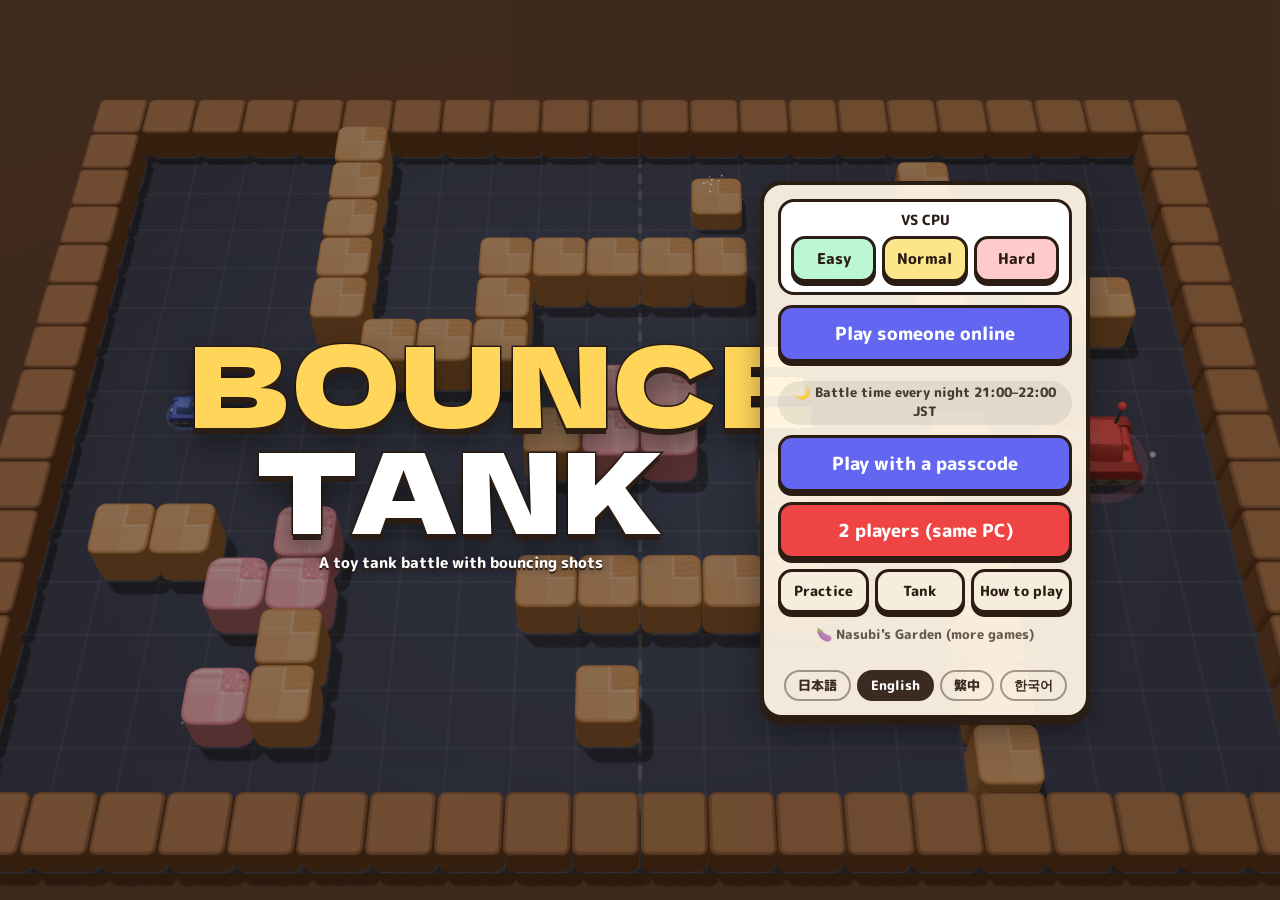
==== commit 6db76410: "広告：結果画面が出たらすぐ見せる（最初の1.2秒は押しても反応しない） Co-Authored-By: Claude Opus 5.5 <noreply@anthropic.com> Claude-S" ====
--- a/index.html
+++ b/index.html
@@ -32,25 +32,25 @@
 function vis(e){if(!e||!e.isConnected||e.closest('[hidden]'))return false;var r=e.getBoundingClientRect();if(r.width<1||r.height<1)return false;for(var n=e;n&&n.nodeType===1;n=n.parentElement){var s=getComputedStyle(n);if(s.display==='none'||s.visibility==='hidden'||parseFloat(s.opacity)<0.05)return false;}return true;}
 var was={};setInterval(function(){try{var any=false;for(var i=0;i<IDS.length;i++){if(vis(document.getElementById(IDS[i])))any=true;}if(any&&!was.v)ev('result_view');was.v=any;}catch(e){}},700);
 }catch(e){}})();</script>
-<!-- nasubi-ad: 結果画面の決めた場所に広告の帯（と、決めた作品だけその下に大きい広告）を出す（遊んでいる最中は出さない・ボタンに重ねない・広告の幅320pxを切らない・結果が出て1.2秒たってから見せる・結果画面が出るたびに読みこみ直す（30秒に1回まで）） -->
-<script>(function(){try{var C=[{"a": "#result .result-box", "v": "#result"}],BIG=1,AD='https://nasubi-no-oniwa.github.io/ad/',AD2='https://nasubi-no-oniwa.github.io/ad/big.html',WAIT=1200,MIN=30000;
+<!-- nasubi-ad: 結果画面の決めた場所に広告の帯（と、決めた作品だけその下に大きい広告）を出す（遊んでいる最中は出さない・ボタンに重ねない・広告の幅320pxを切らない・結果が出たらすぐ見せるが、最初の1.2秒は押しても反応しない・結果画面が出るたびに読みこみ直す（30秒に1回まで）） -->
+<script>(function(){try{var C=[{"a": "#result .result-box", "v": "#result"}],BIG=1,AD='https://nasubi-no-oniwa.github.io/ad/',AD2='https://nasubi-no-oniwa.github.io/ad/big.html',LOCK=1200,MIN=30000;
 if(/[?&]noad=1/.test(location.search))return;
 var ifr=null,ifr2=null,boxes=[],bigs=[],since=0,shown=false,last=0;
 function vis(e){if(!e||!e.isConnected||e.closest('[hidden]'))return false;var r=e.getBoundingClientRect();if(r.width<1||r.height<1)return false;for(var n=e;n&&n.nodeType===1;n=n.parentElement){var s=getComputedStyle(n);if(s.display==='none'||s.visibility==='hidden'||parseFloat(s.opacity)<0.05)return false;}return true;}
 function mk(){var b=document.createElement('div');b.className='nsb-ad';b.style.cssText='display:block;position:static;float:none;box-sizing:content-box;width:320px;min-width:320px;max-width:none;height:50px;margin:20px calc((100% - 320px) / 2) 0;padding:0;border:0;background:none;box-shadow:none;border-radius:0;transform:none;overflow:hidden;flex:0 0 auto;align-self:center;';return b;}
 function mk2(){var g=document.createElement('div');g.className='nsb-ad nsb-big';g.style.cssText='display:block;position:static;float:none;box-sizing:content-box;width:300px;min-width:300px;max-width:none;height:250px;margin:20px calc((100% - 300px) / 2) 0;padding:0;border:0;background:none;box-shadow:none;border-radius:0;transform:none;overflow:hidden;flex:0 0 auto;align-self:center;';return g;}
-function mkf(u,w,h){var f=document.createElement('iframe');f.title='ad';f.setAttribute('scrolling','no');f.width=w;f.height=h;f.style.cssText='border:0;margin:0;padding:0;width:'+w+'px;height:'+h+'px;display:block;max-width:none;visibility:hidden';f.src=u;return f;}
+function mkf(u,w,h){var f=document.createElement('iframe');f.title='ad';f.setAttribute('scrolling','no');f.width=w;f.height=h;f.style.cssText='border:0;margin:0;padding:0;width:'+w+'px;height:'+h+'px;display:block;max-width:none;visibility:hidden;pointer-events:none';f.src=u;return f;}
 function rel(f,u){try{f.contentWindow.location.replace(u);}catch(_){f.src=u;}}
 function place(){for(var i=0;i<C.length;i++){var a=document.querySelector(C[i].a);if(!a)continue;var b=boxes[i]||(boxes[i]=mk());if(C[i].p==='first'){if(a.firstElementChild!==b)a.insertBefore(b,a.firstChild);}else if(b.parentNode!==a)a.appendChild(b);
 if(BIG){var g=bigs[i]||(bigs[i]=mk2());if(b.nextSibling!==g)a.insertBefore(g,b.nextSibling);}}}
-function hide(){if(ifr)ifr.style.visibility='hidden';if(ifr2)ifr2.style.visibility='hidden';}
+function hide(){if(ifr){ifr.style.visibility='hidden';ifr.style.pointerEvents='none';}if(ifr2){ifr2.style.visibility='hidden';ifr2.style.pointerEvents='none';}}
 function tick(){try{place();var k=-1;for(var i=0;i<C.length;i++){var v=document.querySelector(C[i].v),b=boxes[i];if(b&&vis(v)&&vis(b)){k=i;break;}}
 if(k<0){since=0;shown=false;hide();return;}
-var now=Date.now();if(!since)since=now;if(now-since<WAIT){hide();return;}
+var now=Date.now();if(!since)since=now;var pe=(now-since<LOCK)?'none':'auto';
 if(!ifr)ifr=mkf(AD,320,50);if(BIG&&!ifr2)ifr2=mkf(AD2,300,250);
 var fresh=false;if(ifr.parentNode!==boxes[k]){boxes[k].appendChild(ifr);fresh=true;}if(BIG&&ifr2.parentNode!==bigs[k]){bigs[k].appendChild(ifr2);fresh=true;}
 if(fresh)last=now;else if(!shown&&now-last>=MIN){rel(ifr,AD);if(ifr2)rel(ifr2,AD2);last=now;}
-ifr.style.visibility='visible';if(ifr2)ifr2.style.visibility='visible';shown=true;}catch(_){}}
+ifr.style.visibility='visible';ifr.style.pointerEvents=pe;if(ifr2){ifr2.style.visibility='visible';ifr2.style.pointerEvents=pe;}shown=true;}catch(_){}}
 function go(){place();try{new MutationObserver(place).observe(document.body,{childList:true,subtree:true});}catch(_){}setInterval(tick,300);}
 if(document.body)go();else document.addEventListener('DOMContentLoaded',go);
 }catch(e){}})();</script>
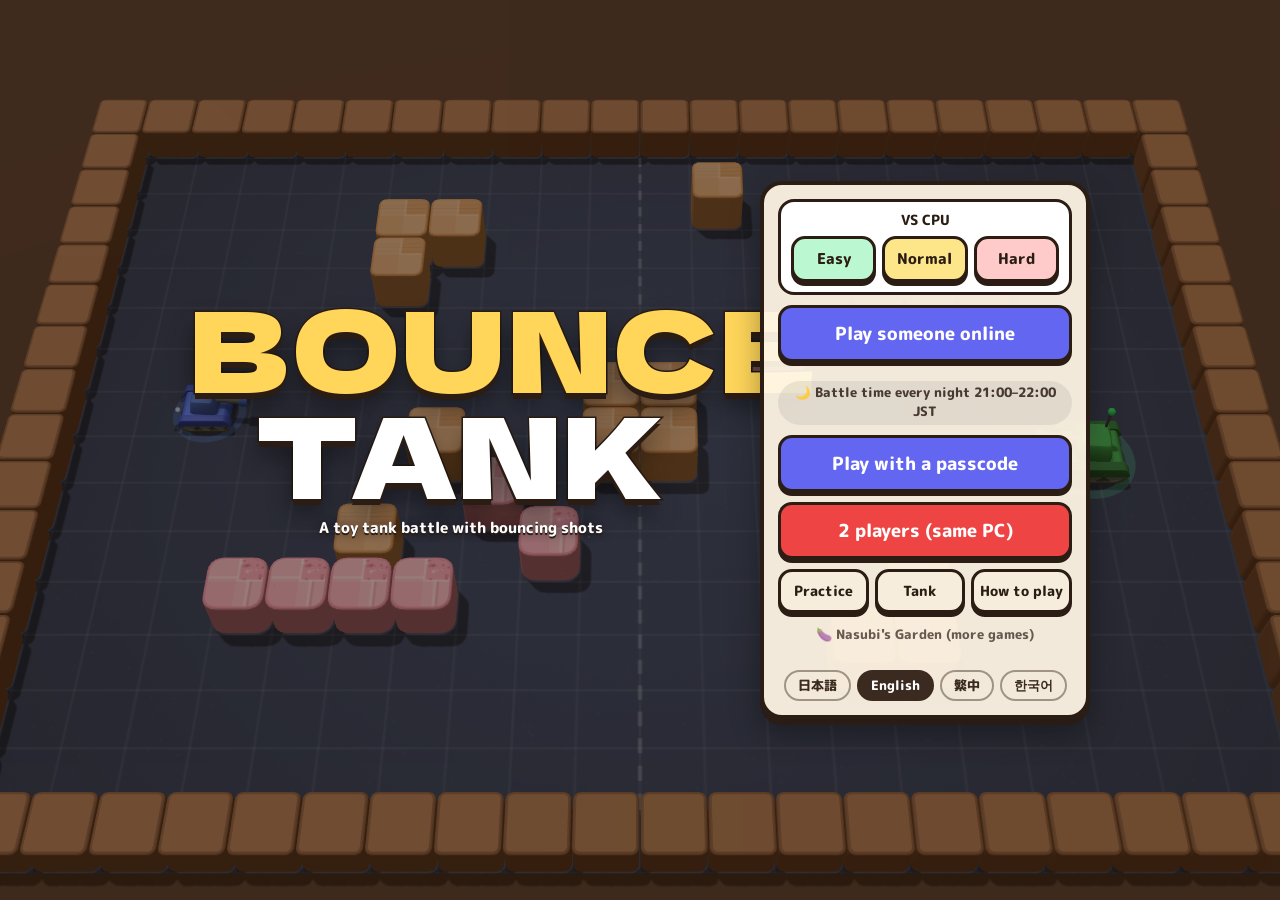
==== commit d80db205: "広告：タイトル画面（遊ぶ前の画面）にも出す（帯だけ。遊び始めたら消す） Co-Authored-By: Claude Opus 5.5 <noreply@anthropic.com> Claude-S" ====
--- a/index.html
+++ b/index.html
@@ -32,25 +32,35 @@
 function vis(e){if(!e||!e.isConnected||e.closest('[hidden]'))return false;var r=e.getBoundingClientRect();if(r.width<1||r.height<1)return false;for(var n=e;n&&n.nodeType===1;n=n.parentElement){var s=getComputedStyle(n);if(s.display==='none'||s.visibility==='hidden'||parseFloat(s.opacity)<0.05)return false;}return true;}
 var was={};setInterval(function(){try{var any=false;for(var i=0;i<IDS.length;i++){if(vis(document.getElementById(IDS[i])))any=true;}if(any&&!was.v)ev('result_view');was.v=any;}catch(e){}},700);
 }catch(e){}})();</script>
-<!-- nasubi-ad: 結果画面の決めた場所に広告の帯（と、決めた作品だけその下に大きい広告）を出す（遊んでいる最中は出さない・ボタンに重ねない・広告の幅320pxを切らない・結果が出たらすぐ見せるが、最初の1.2秒は押しても反応しない・結果画面が出るたびに読みこみ直す（30秒に1回まで）） -->
-<script>(function(){try{var C=[{"a": "#result .result-box", "v": "#result"}],BIG=1,AD='https://nasubi-no-oniwa.github.io/ad/',AD2='https://nasubi-no-oniwa.github.io/ad/big.html',LOCK=1200,MIN=30000;
+<!-- nasubi-ad: 結果画面とタイトル画面の決めた場所に広告の帯（と、決めた場所だけその下に大きい広告）を出す（遊んでいる最中は出さない・ボタンに重ねない・広告の幅320pxを切らない・画面が出たらすぐ見せるが、最初の1.2秒は押しても反応しない・画面が出るたびに読みこみ直す（場所ごとに30秒に1回まで）） -->
+<script>(function(){try{var C=[{"a": "#result .result-box", "v": "#result"}, {"a": "#title div.logo-box", "v": "#title", "t": 1, "b": 0, "m": 20, "x": "", "x2": ""}],BIG=1,M=20,EX="",EX2="",AD='https://nasubi-no-oniwa.github.io/ad/',AD2='https://nasubi-no-oniwa.github.io/ad/big.html',LOCK=1200,MIN=30000;
 if(/[?&]noad=1/.test(location.search))return;
-var ifr=null,ifr2=null,boxes=[],bigs=[],since=0,shown=false,last=0;
+var S=[];
 function vis(e){if(!e||!e.isConnected||e.closest('[hidden]'))return false;var r=e.getBoundingClientRect();if(r.width<1||r.height<1)return false;for(var n=e;n&&n.nodeType===1;n=n.parentElement){var s=getComputedStyle(n);if(s.display==='none'||s.visibility==='hidden'||parseFloat(s.opacity)<0.05)return false;}return true;}
-function mk(){var b=document.createElement('div');b.className='nsb-ad';b.style.cssText='display:block;position:static;float:none;box-sizing:content-box;width:320px;min-width:320px;max-width:none;height:50px;margin:20px calc((100% - 320px) / 2) 0;padding:0;border:0;background:none;box-shadow:none;border-radius:0;transform:none;overflow:hidden;flex:0 0 auto;align-self:center;';return b;}
-function mk2(){var g=document.createElement('div');g.className='nsb-ad nsb-big';g.style.cssText='display:block;position:static;float:none;box-sizing:content-box;width:300px;min-width:300px;max-width:none;height:250px;margin:20px calc((100% - 300px) / 2) 0;padding:0;border:0;background:none;box-shadow:none;border-radius:0;transform:none;overflow:hidden;flex:0 0 auto;align-self:center;';return g;}
+function opt(i,k,d){return C[i][k]===undefined?d:C[i][k];}
+function mk(i){var b=document.createElement('div');b.className='nsb-ad';b.style.cssText='display:block;position:static;float:none;box-sizing:content-box;width:320px;min-width:320px;max-width:none;height:50px;margin:'+opt(i,'m',M)+'px calc((100% - 320px) / 2) 0;padding:0;border:0;background:none;box-shadow:none;border-radius:0;transform:none;overflow:hidden;flex:0 0 auto;align-self:center;'+opt(i,'x',EX);return b;}
+function mk2(i){var g=document.createElement('div');g.className='nsb-ad nsb-big';g.style.cssText='display:block;position:static;float:none;box-sizing:content-box;width:300px;min-width:300px;max-width:none;height:250px;margin:20px calc((100% - 300px) / 2) 0;padding:0;border:0;background:none;box-shadow:none;border-radius:0;transform:none;overflow:hidden;flex:0 0 auto;align-self:center;'+opt(i,'x2',EX2);return g;}
 function mkf(u,w,h){var f=document.createElement('iframe');f.title='ad';f.setAttribute('scrolling','no');f.width=w;f.height=h;f.style.cssText='border:0;margin:0;padding:0;width:'+w+'px;height:'+h+'px;display:block;max-width:none;visibility:hidden;pointer-events:none';f.src=u;return f;}
 function rel(f,u){try{f.contentWindow.location.replace(u);}catch(_){f.src=u;}}
-function place(){for(var i=0;i<C.length;i++){var a=document.querySelector(C[i].a);if(!a)continue;var b=boxes[i]||(boxes[i]=mk());if(C[i].p==='first'){if(a.firstElementChild!==b)a.insertBefore(b,a.firstChild);}else if(b.parentNode!==a)a.appendChild(b);
-if(BIG){var g=bigs[i]||(bigs[i]=mk2());if(b.nextSibling!==g)a.insertBefore(g,b.nextSibling);}}}
-function hide(){if(ifr){ifr.style.visibility='hidden';ifr.style.pointerEvents='none';}if(ifr2){ifr2.style.visibility='hidden';ifr2.style.pointerEvents='none';}}
-function tick(){try{place();var k=-1;for(var i=0;i<C.length;i++){var v=document.querySelector(C[i].v),b=boxes[i];if(b&&vis(v)&&vis(b)){k=i;break;}}
-if(k<0){since=0;shown=false;hide();return;}
-var now=Date.now();if(!since)since=now;var pe=(now-since<LOCK)?'none':'auto';
-if(!ifr)ifr=mkf(AD,320,50);if(BIG&&!ifr2)ifr2=mkf(AD2,300,250);
-var fresh=false;if(ifr.parentNode!==boxes[k]){boxes[k].appendChild(ifr);fresh=true;}if(BIG&&ifr2.parentNode!==bigs[k]){bigs[k].appendChild(ifr2);fresh=true;}
-if(fresh)last=now;else if(!shown&&now-last>=MIN){rel(ifr,AD);if(ifr2)rel(ifr2,AD2);last=now;}
-ifr.style.visibility='visible';ifr.style.pointerEvents=pe;if(ifr2){ifr2.style.visibility='visible';ifr2.style.pointerEvents=pe;}shown=true;}catch(_){}}
+function place(){for(var i=0;i<C.length;i++){var a=document.querySelector(C[i].a);if(!a)continue;var s=S[i]||(S[i]={b:mk(i),g:opt(i,'b',BIG)?mk2(i):null,on:false,since:0,last:0,f:null,f2:null});var b=s.b;
+if(C[i].p==='first'){if(a.firstElementChild!==b)a.insertBefore(b,a.firstChild);}else if(b.parentNode!==a)a.appendChild(b);
+if(s.g&&b.nextSibling!==s.g)a.insertBefore(s.g,b.nextSibling);}}
+function off(s){if(s.f){s.f.style.visibility='hidden';s.f.style.pointerEvents='none';}if(s.f2){s.f2.style.visibility='hidden';s.f2.style.pointerEvents='none';}s.on=false;s.since=0;}
+function tick(){try{place();var k=-1,i,s,res=false;
+for(i=0;i<C.length;i++){s=S[i];if(!C[i].t&&s&&vis(document.querySelector(C[i].v))&&vis(s.b)){k=i;res=true;break;}}
+if(k<0)for(i=0;i<C.length;i++){s=S[i];if(C[i].t&&s&&vis(document.querySelector(C[i].v))&&vis(s.b)){k=i;break;}}
+for(i=0;i<C.length;i++){s=S[i];if(!s)continue;
+if(C[i].t){var d=(res&&vis(document.querySelector(C[i].v)))?'none':'block';if(s.b.style.display!==d){s.b.style.display=d;if(s.g)s.g.style.display=d;}}
+if(i!==k&&s.on)off(s);}
+if(k<0)return;
+s=S[k];var now=Date.now();
+if(!s.on){s.on=true;s.since=now;
+if(!s.f){s.f=mkf(AD,320,50);s.b.appendChild(s.f);if(s.g){s.f2=mkf(AD2,300,250);s.g.appendChild(s.f2);}s.last=now;}
+else if(now-s.last>=MIN){rel(s.f,AD);if(s.f2)rel(s.f2,AD2);s.last=now;}}
+if(s.f.parentNode!==s.b){s.b.appendChild(s.f);s.last=now;}if(s.f2&&s.f2.parentNode!==s.g){s.g.appendChild(s.f2);s.last=now;}
+var pe=(now-s.since<LOCK)?'none':'auto';
+s.f.style.visibility='visible';s.f.style.pointerEvents=pe;if(s.f2){s.f2.style.visibility='visible';s.f2.style.pointerEvents=pe;}
+}catch(_){}}
 function go(){place();try{new MutationObserver(place).observe(document.body,{childList:true,subtree:true});}catch(_){}setInterval(tick,300);}
 if(document.body)go();else document.addEventListener('DOMContentLoaded',go);
 }catch(e){}})();</script>
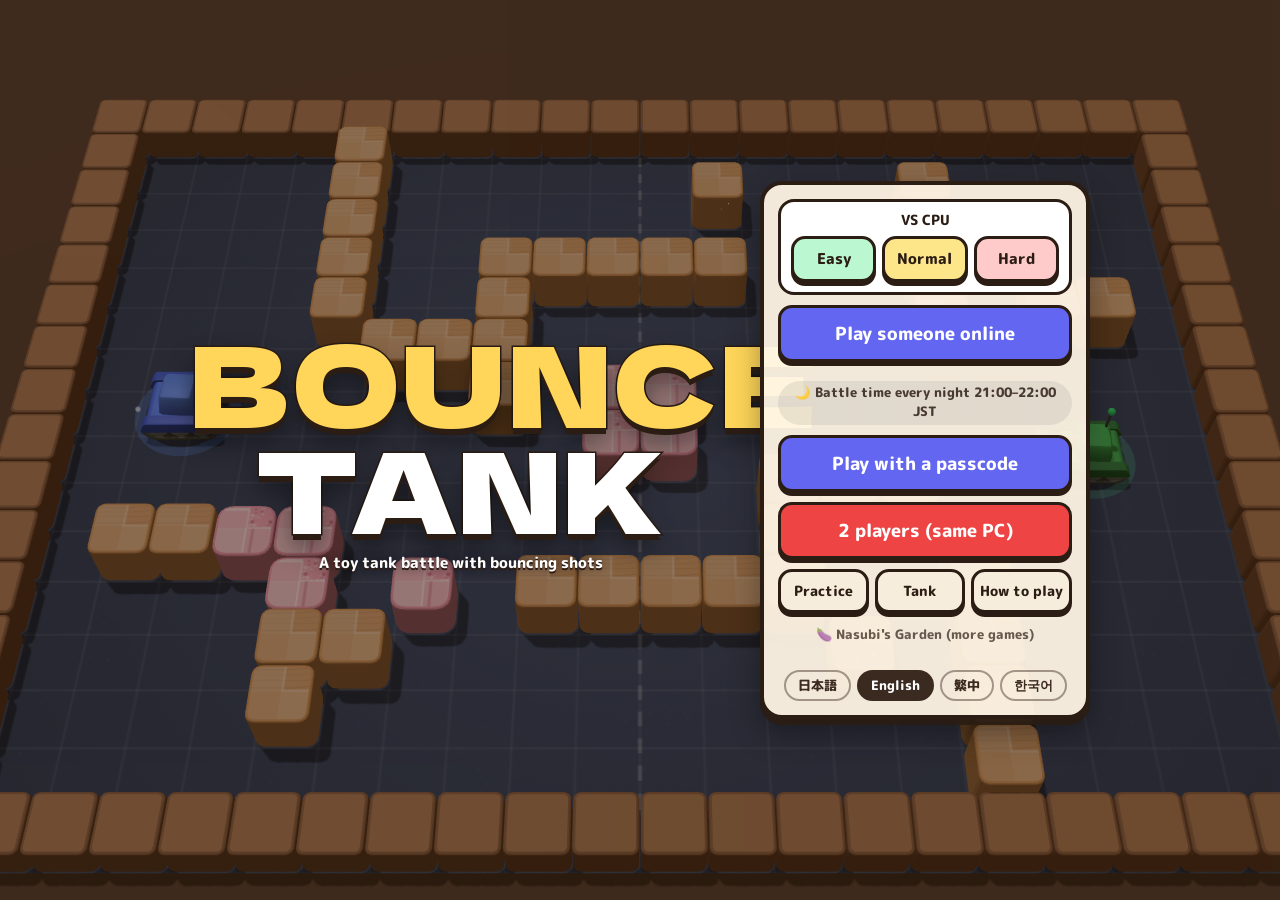
==== commit 47c45679: "広告：スマホのときだけ出す（PCでは広告が来ず空白になるので、広告の場所を作らない） Co-Authored-By: Claude Opus 5.5 <noreply@anthropic.com> C" ====
--- a/index.html
+++ b/index.html
@@ -32,9 +32,10 @@
 function vis(e){if(!e||!e.isConnected||e.closest('[hidden]'))return false;var r=e.getBoundingClientRect();if(r.width<1||r.height<1)return false;for(var n=e;n&&n.nodeType===1;n=n.parentElement){var s=getComputedStyle(n);if(s.display==='none'||s.visibility==='hidden'||parseFloat(s.opacity)<0.05)return false;}return true;}
 var was={};setInterval(function(){try{var any=false;for(var i=0;i<IDS.length;i++){if(vis(document.getElementById(IDS[i])))any=true;}if(any&&!was.v)ev('result_view');was.v=any;}catch(e){}},700);
 }catch(e){}})();</script>
-<!-- nasubi-ad: 結果画面とタイトル画面の決めた場所に広告の帯（と、決めた場所だけその下に大きい広告）を出す（遊んでいる最中は出さない・ボタンに重ねない・広告の幅320pxを切らない・画面が出たらすぐ見せるが、最初の1.2秒は押しても反応しない・画面が出るたびに読みこみ直す（場所ごとに30秒に1回まで）） -->
+<!-- nasubi-ad: スマホのとき、結果画面とタイトル画面の決めた場所に広告の帯（と、決めた場所だけその下に大きい広告）を出す（遊んでいる最中は出さない・ボタンに重ねない・広告の幅320pxを切らない・画面が出たらすぐ見せるが、最初の1.2秒は押しても反応しない・画面が出るたびに読みこみ直す（場所ごとに30秒に1回まで）） -->
 <script>(function(){try{var C=[{"a": "#result .result-box", "v": "#result"}, {"a": "#title div.logo-box", "v": "#title", "t": 1, "b": 0, "m": 20, "x": "", "x2": ""}],BIG=1,M=20,EX="",EX2="",AD='https://nasubi-no-oniwa.github.io/ad/',AD2='https://nasubi-no-oniwa.github.io/ad/big.html',LOCK=1200,MIN=30000;
 if(/[?&]noad=1/.test(location.search))return;
+if(!/iPhone|iPod|Android|Mobile|Windows Phone|BlackBerry/i.test(navigator.userAgent||''))return;
 var S=[];
 function vis(e){if(!e||!e.isConnected||e.closest('[hidden]'))return false;var r=e.getBoundingClientRect();if(r.width<1||r.height<1)return false;for(var n=e;n&&n.nodeType===1;n=n.parentElement){var s=getComputedStyle(n);if(s.display==='none'||s.visibility==='hidden'||parseFloat(s.opacity)<0.05)return false;}return true;}
 function opt(i,k,d){return C[i][k]===undefined?d:C[i][k];}
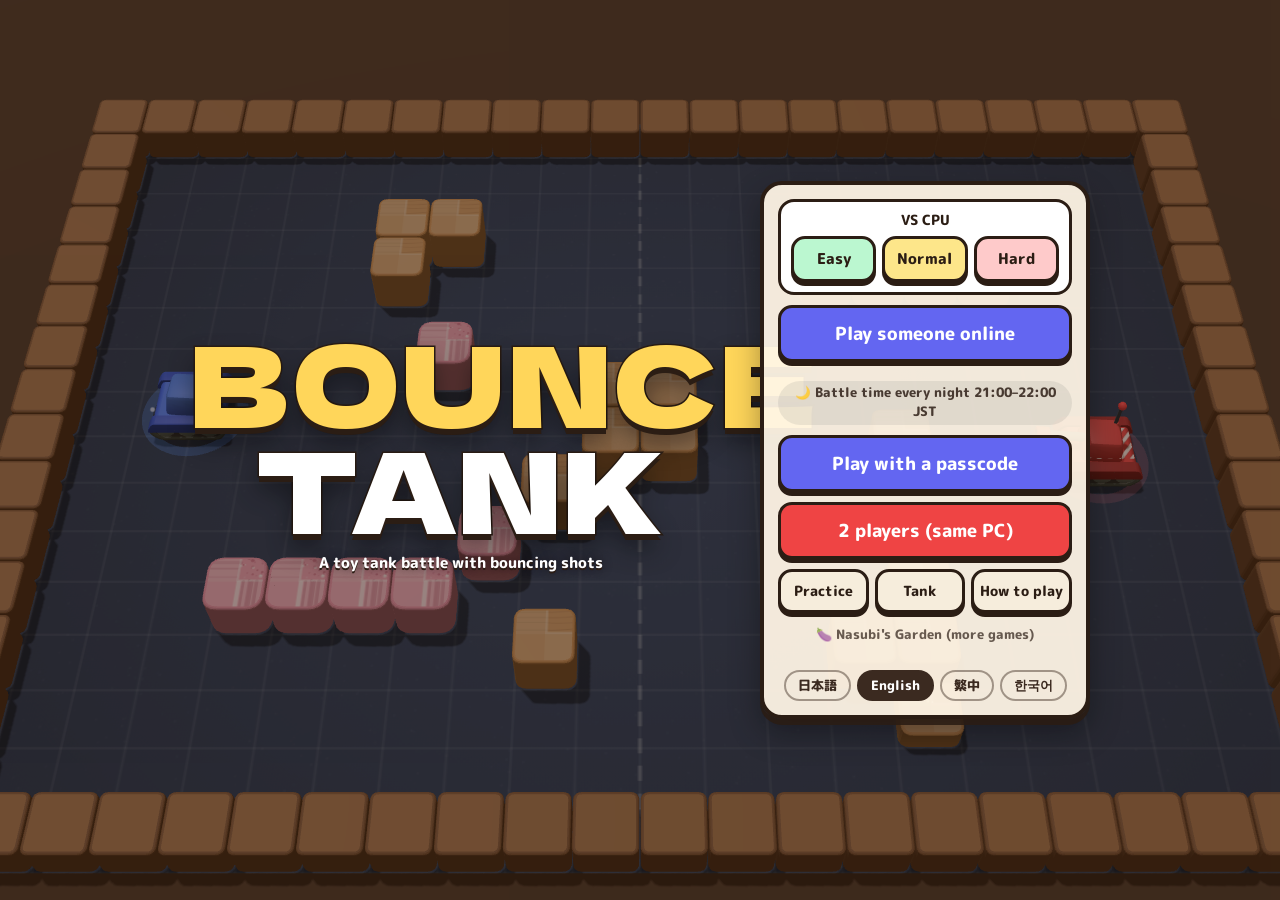
==== commit b83ab0a2: "広告：画面が隠れたら広告を外して止め、画面が出るたびに新しい広告を読みこむ（見えていないのに表示が数えられないように） Co-Authored-By: Claude Opus 5.5 <noreply" ====
--- a/index.html
+++ b/index.html
@@ -32,8 +32,8 @@
 function vis(e){if(!e||!e.isConnected||e.closest('[hidden]'))return false;var r=e.getBoundingClientRect();if(r.width<1||r.height<1)return false;for(var n=e;n&&n.nodeType===1;n=n.parentElement){var s=getComputedStyle(n);if(s.display==='none'||s.visibility==='hidden'||parseFloat(s.opacity)<0.05)return false;}return true;}
 var was={};setInterval(function(){try{var any=false;for(var i=0;i<IDS.length;i++){if(vis(document.getElementById(IDS[i])))any=true;}if(any&&!was.v)ev('result_view');was.v=any;}catch(e){}},700);
 }catch(e){}})();</script>
-<!-- nasubi-ad: スマホのとき、結果画面とタイトル画面の決めた場所に広告の帯（と、決めた場所だけその下に大きい広告）を出す（遊んでいる最中は出さない・ボタンに重ねない・広告の幅320pxを切らない・画面が出たらすぐ見せるが、最初の1.2秒は押しても反応しない・画面が出るたびに読みこみ直す（場所ごとに30秒に1回まで）） -->
-<script>(function(){try{var C=[{"a": "#result .result-box", "v": "#result"}, {"a": "#title div.logo-box", "v": "#title", "t": 1, "b": 0, "m": 20, "x": "", "x2": ""}],BIG=1,M=20,EX="",EX2="",AD='https://nasubi-no-oniwa.github.io/ad/',AD2='https://nasubi-no-oniwa.github.io/ad/big.html',LOCK=1200,MIN=30000;
+<!-- nasubi-ad: スマホのとき、結果画面とタイトル画面の決めた場所に広告の帯（と、決めた場所だけその下に大きい広告）を出す（遊んでいる最中は出さない・ボタンに重ねない・広告の幅320pxを切らない・画面が出たらすぐ見せるが、最初の1.2秒は押しても反応しない・画面が出るたびに新しい広告を読みこむ（場所ごとに10秒に1回まで）・画面が隠れて2秒たったら広告を外して止める） -->
+<script>(function(){try{var C=[{"a": "#result .result-box", "v": "#result"}, {"a": "#title div.logo-box", "v": "#title", "t": 1, "b": 0, "m": 20, "x": "", "x2": ""}],BIG=1,M=20,EX="",EX2="",AD='https://nasubi-no-oniwa.github.io/ad/',AD2='https://nasubi-no-oniwa.github.io/ad/big.html',LOCK=1200,HOLD=2000,MIN=10000;
 if(/[?&]noad=1/.test(location.search))return;
 if(!/iPhone|iPod|Android|Mobile|Windows Phone|BlackBerry/i.test(navigator.userAgent||''))return;
 var S=[];
@@ -42,23 +42,23 @@
 function mk(i){var b=document.createElement('div');b.className='nsb-ad';b.style.cssText='display:block;position:static;float:none;box-sizing:content-box;width:320px;min-width:320px;max-width:none;height:50px;margin:'+opt(i,'m',M)+'px calc((100% - 320px) / 2) 0;padding:0;border:0;background:none;box-shadow:none;border-radius:0;transform:none;overflow:hidden;flex:0 0 auto;align-self:center;'+opt(i,'x',EX);return b;}
 function mk2(i){var g=document.createElement('div');g.className='nsb-ad nsb-big';g.style.cssText='display:block;position:static;float:none;box-sizing:content-box;width:300px;min-width:300px;max-width:none;height:250px;margin:20px calc((100% - 300px) / 2) 0;padding:0;border:0;background:none;box-shadow:none;border-radius:0;transform:none;overflow:hidden;flex:0 0 auto;align-self:center;'+opt(i,'x2',EX2);return g;}
 function mkf(u,w,h){var f=document.createElement('iframe');f.title='ad';f.setAttribute('scrolling','no');f.width=w;f.height=h;f.style.cssText='border:0;margin:0;padding:0;width:'+w+'px;height:'+h+'px;display:block;max-width:none;visibility:hidden;pointer-events:none';f.src=u;return f;}
-function rel(f,u){try{f.contentWindow.location.replace(u);}catch(_){f.src=u;}}
-function place(){for(var i=0;i<C.length;i++){var a=document.querySelector(C[i].a);if(!a)continue;var s=S[i]||(S[i]={b:mk(i),g:opt(i,'b',BIG)?mk2(i):null,on:false,since:0,last:0,f:null,f2:null});var b=s.b;
+function place(){for(var i=0;i<C.length;i++){var a=document.querySelector(C[i].a);if(!a)continue;var s=S[i]||(S[i]={b:mk(i),g:opt(i,'b',BIG)?mk2(i):null,on:false,since:0,hid:0,last:0,f:null,f2:null});var b=s.b;
 if(C[i].p==='first'){if(a.firstElementChild!==b)a.insertBefore(b,a.firstChild);}else if(b.parentNode!==a)a.appendChild(b);
 if(s.g&&b.nextSibling!==s.g)a.insertBefore(s.g,b.nextSibling);}}
-function off(s){if(s.f){s.f.style.visibility='hidden';s.f.style.pointerEvents='none';}if(s.f2){s.f2.style.visibility='hidden';s.f2.style.pointerEvents='none';}s.on=false;s.since=0;}
-function tick(){try{place();var k=-1,i,s,res=false;
+function off(s,now){if(s.f){s.f.style.visibility='hidden';s.f.style.pointerEvents='none';}if(s.f2){s.f2.style.visibility='hidden';s.f2.style.pointerEvents='none';}s.on=false;s.since=0;s.hid=now;}
+function kill(s){if(s.f){if(s.f.parentNode)s.f.parentNode.removeChild(s.f);s.f=null;}if(s.f2){if(s.f2.parentNode)s.f2.parentNode.removeChild(s.f2);s.f2=null;}}
+function tick(){try{place();var k=-1,i,s,res=false,now=Date.now();
 for(i=0;i<C.length;i++){s=S[i];if(!C[i].t&&s&&vis(document.querySelector(C[i].v))&&vis(s.b)){k=i;res=true;break;}}
 if(k<0)for(i=0;i<C.length;i++){s=S[i];if(C[i].t&&s&&vis(document.querySelector(C[i].v))&&vis(s.b)){k=i;break;}}
+if(document.hidden)k=-1;
 for(i=0;i<C.length;i++){s=S[i];if(!s)continue;
 if(C[i].t){var d=(res&&vis(document.querySelector(C[i].v)))?'none':'block';if(s.b.style.display!==d){s.b.style.display=d;if(s.g)s.g.style.display=d;}}
-if(i!==k&&s.on)off(s);}
+if(i!==k){if(s.on)off(s,now);if(s.f&&now-s.hid>=HOLD&&now-s.last>=MIN)kill(s);}}
 if(k<0)return;
-s=S[k];var now=Date.now();
-if(!s.on){s.on=true;s.since=now;
+s=S[k];
+if(!s.on){s.on=true;s.since=now;}
 if(!s.f){s.f=mkf(AD,320,50);s.b.appendChild(s.f);if(s.g){s.f2=mkf(AD2,300,250);s.g.appendChild(s.f2);}s.last=now;}
-else if(now-s.last>=MIN){rel(s.f,AD);if(s.f2)rel(s.f2,AD2);s.last=now;}}
-if(s.f.parentNode!==s.b){s.b.appendChild(s.f);s.last=now;}if(s.f2&&s.f2.parentNode!==s.g){s.g.appendChild(s.f2);s.last=now;}
+if(s.f.parentNode!==s.b)s.b.appendChild(s.f);if(s.f2&&s.f2.parentNode!==s.g)s.g.appendChild(s.f2);
 var pe=(now-s.since<LOCK)?'none':'auto';
 s.f.style.visibility='visible';s.f.style.pointerEvents=pe;if(s.f2){s.f2.style.visibility='visible';s.f2.style.pointerEvents=pe;}
 }catch(_){}}
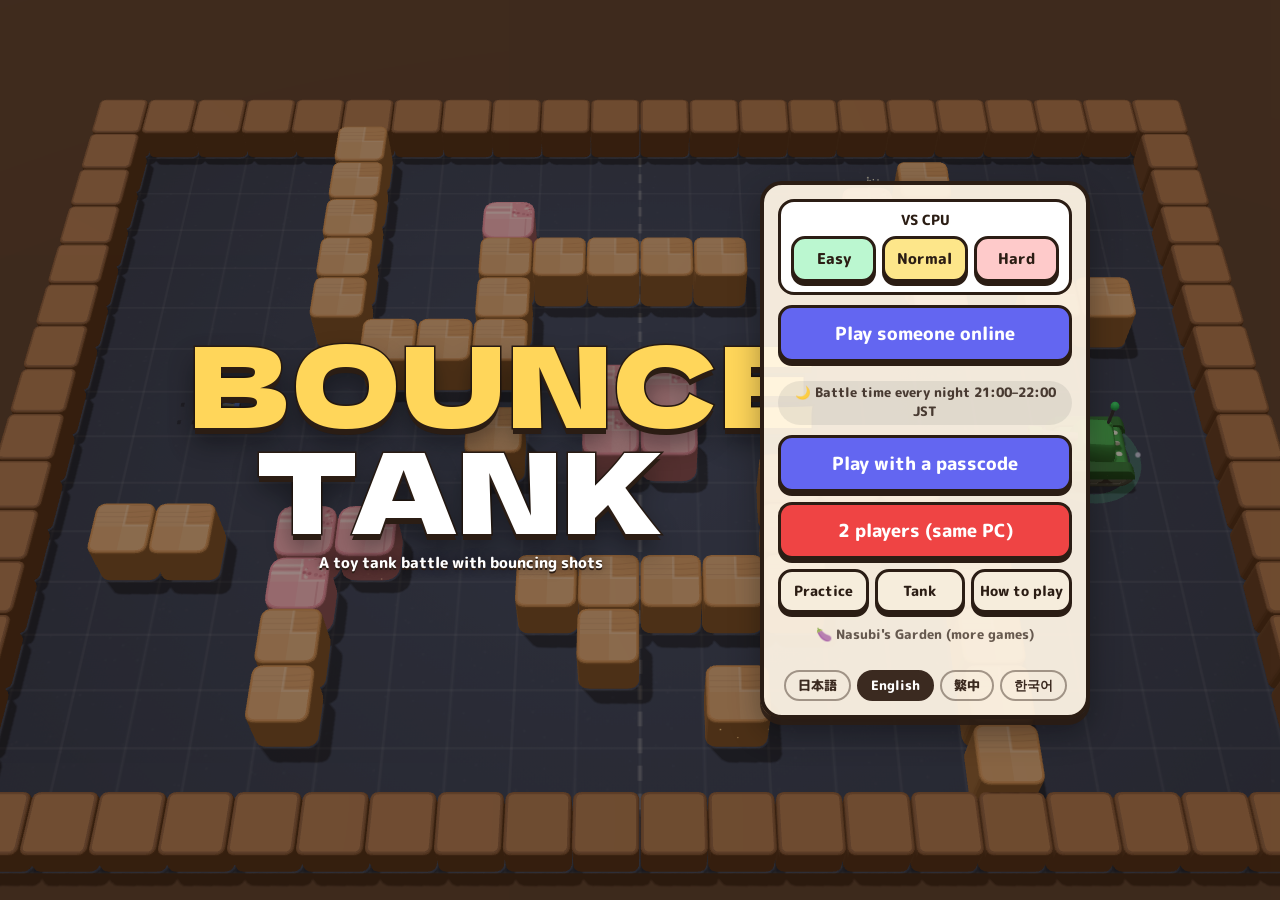
==== commit b9401deb: "広告：タイトル画面の広告はタイトル用の広告枠を使う（タイトル画面と結果画面のどちらが稼いでいるかを分けて見るため。場所と見た目は同じ） Co-Authored-By: Claude Opus 5.5 " ====
--- a/index.html
+++ b/index.html
@@ -32,8 +32,8 @@
 function vis(e){if(!e||!e.isConnected||e.closest('[hidden]'))return false;var r=e.getBoundingClientRect();if(r.width<1||r.height<1)return false;for(var n=e;n&&n.nodeType===1;n=n.parentElement){var s=getComputedStyle(n);if(s.display==='none'||s.visibility==='hidden'||parseFloat(s.opacity)<0.05)return false;}return true;}
 var was={};setInterval(function(){try{var any=false;for(var i=0;i<IDS.length;i++){if(vis(document.getElementById(IDS[i])))any=true;}if(any&&!was.v)ev('result_view');was.v=any;}catch(e){}},700);
 }catch(e){}})();</script>
-<!-- nasubi-ad: スマホのとき、結果画面とタイトル画面の決めた場所に広告の帯（と、決めた場所だけその下に大きい広告）を出す（遊んでいる最中は出さない・ボタンに重ねない・広告の幅320pxを切らない・画面が出たらすぐ見せるが、最初の1.2秒は押しても反応しない・画面が出るたびに新しい広告を読みこむ（場所ごとに10秒に1回まで）・画面が隠れて2秒たったら広告を外して止める） -->
-<script>(function(){try{var C=[{"a": "#result .result-box", "v": "#result"}, {"a": "#title div.logo-box", "v": "#title", "t": 1, "b": 0, "m": 20, "x": "", "x2": ""}],BIG=1,M=20,EX="",EX2="",AD='https://nasubi-no-oniwa.github.io/ad/',AD2='https://nasubi-no-oniwa.github.io/ad/big.html',LOCK=1200,HOLD=2000,MIN=10000;
+<!-- nasubi-ad: スマホのとき、結果画面とタイトル画面の決めた場所に広告の帯（と、決めた場所だけその下に大きい広告）を出す（遊んでいる最中は出さない・ボタンに重ねない・広告の幅320pxを切らない・画面が出たらすぐ見せるが、最初の1.2秒は押しても反応しない・画面が出るたびに新しい広告を読みこむ（場所ごとに10秒に1回まで）・画面が隠れて2秒たったら広告を外して止める・タイトル画面はタイトル用の広告枠を使う） -->
+<script>(function(){try{var C=[{"a": "#result .result-box", "v": "#result"}, {"a": "#title div.logo-box", "v": "#title", "t": 1, "b": 0, "m": 20, "x": "", "x2": ""}],BIG=1,M=20,EX="",EX2="",AD='https://nasubi-no-oniwa.github.io/ad/',AD2='https://nasubi-no-oniwa.github.io/ad/big.html',TAD='https://nasubi-no-oniwa.github.io/ad/t.html',TAD2='https://nasubi-no-oniwa.github.io/ad/tbig.html',LOCK=1200,HOLD=2000,MIN=10000;
 if(/[?&]noad=1/.test(location.search))return;
 if(!/iPhone|iPod|Android|Mobile|Windows Phone|BlackBerry/i.test(navigator.userAgent||''))return;
 var S=[];
@@ -57,7 +57,7 @@
 if(k<0)return;
 s=S[k];
 if(!s.on){s.on=true;s.since=now;}
-if(!s.f){s.f=mkf(AD,320,50);s.b.appendChild(s.f);if(s.g){s.f2=mkf(AD2,300,250);s.g.appendChild(s.f2);}s.last=now;}
+if(!s.f){var t=!!C[k].t;s.f=mkf(t?TAD:AD,320,50);s.b.appendChild(s.f);if(s.g){s.f2=mkf(t?TAD2:AD2,300,250);s.g.appendChild(s.f2);}s.last=now;}
 if(s.f.parentNode!==s.b)s.b.appendChild(s.f);if(s.f2&&s.f2.parentNode!==s.g)s.g.appendChild(s.f2);
 var pe=(now-s.since<LOCK)?'none':'auto';
 s.f.style.visibility='visible';s.f.style.pointerEvents=pe;if(s.f2){s.f2.style.visibility='visible';s.f2.style.pointerEvents=pe;}
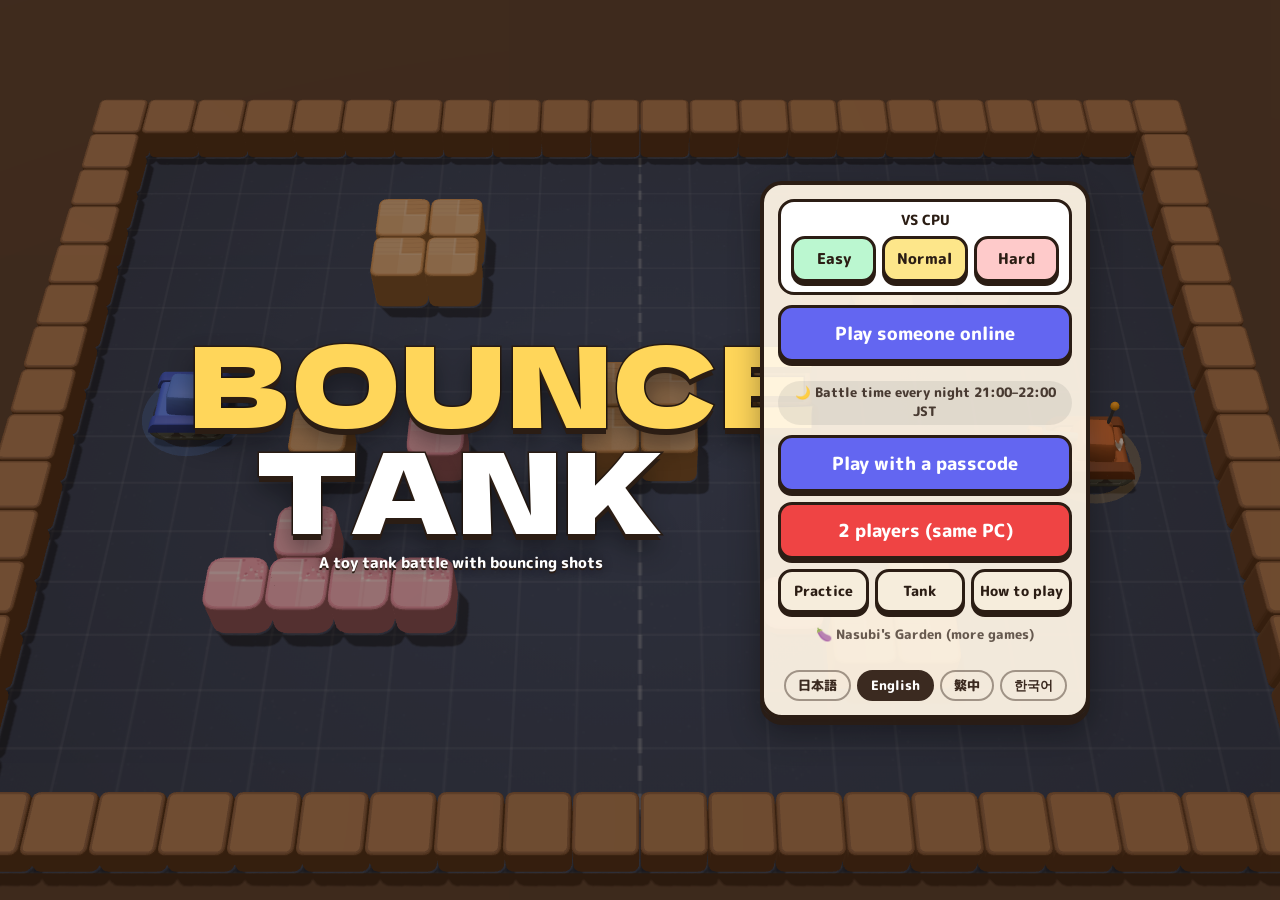
==== commit 22675a72: "広告：同じ場所の広告の読みこみを30秒に1回までに戻す（短い表示ばかり数えられないように。30秒以内に戻ったら前の広告のまま） Co-Authored-By: Claude Opus 5.5 <nor" ====
--- a/index.html
+++ b/index.html
@@ -32,8 +32,8 @@
 function vis(e){if(!e||!e.isConnected||e.closest('[hidden]'))return false;var r=e.getBoundingClientRect();if(r.width<1||r.height<1)return false;for(var n=e;n&&n.nodeType===1;n=n.parentElement){var s=getComputedStyle(n);if(s.display==='none'||s.visibility==='hidden'||parseFloat(s.opacity)<0.05)return false;}return true;}
 var was={};setInterval(function(){try{var any=false;for(var i=0;i<IDS.length;i++){if(vis(document.getElementById(IDS[i])))any=true;}if(any&&!was.v)ev('result_view');was.v=any;}catch(e){}},700);
 }catch(e){}})();</script>
-<!-- nasubi-ad: スマホのとき、結果画面とタイトル画面の決めた場所に広告の帯（と、決めた場所だけその下に大きい広告）を出す（遊んでいる最中は出さない・ボタンに重ねない・広告の幅320pxを切らない・画面が出たらすぐ見せるが、最初の1.2秒は押しても反応しない・画面が出るたびに新しい広告を読みこむ（場所ごとに10秒に1回まで）・画面が隠れて2秒たったら広告を外して止める・タイトル画面はタイトル用の広告枠を使う） -->
-<script>(function(){try{var C=[{"a": "#result .result-box", "v": "#result"}, {"a": "#title div.logo-box", "v": "#title", "t": 1, "b": 0, "m": 20, "x": "", "x2": ""}],BIG=1,M=20,EX="",EX2="",AD='https://nasubi-no-oniwa.github.io/ad/',AD2='https://nasubi-no-oniwa.github.io/ad/big.html',TAD='https://nasubi-no-oniwa.github.io/ad/t.html',TAD2='https://nasubi-no-oniwa.github.io/ad/tbig.html',LOCK=1200,HOLD=2000,MIN=10000;
+<!-- nasubi-ad: スマホのとき、結果画面とタイトル画面の決めた場所に広告の帯（と、決めた場所だけその下に大きい広告）を出す（遊んでいる最中は出さない・ボタンに重ねない・広告の幅320pxを切らない・画面が出たらすぐ見せるが、最初の1.2秒は押しても反応しない・画面が出るたびに新しい広告を読みこむ（場所ごとに30秒に1回まで）・画面が隠れて2秒たったら広告を外して止める・タイトル画面はタイトル用の広告枠を使う） -->
+<script>(function(){try{var C=[{"a": "#result .result-box", "v": "#result"}, {"a": "#title div.logo-box", "v": "#title", "t": 1, "b": 0, "m": 20, "x": "", "x2": ""}],BIG=1,M=20,EX="",EX2="",AD='https://nasubi-no-oniwa.github.io/ad/',AD2='https://nasubi-no-oniwa.github.io/ad/big.html',TAD='https://nasubi-no-oniwa.github.io/ad/t.html',TAD2='https://nasubi-no-oniwa.github.io/ad/tbig.html',LOCK=1200,HOLD=2000,MIN=30000;
 if(/[?&]noad=1/.test(location.search))return;
 if(!/iPhone|iPod|Android|Mobile|Windows Phone|BlackBerry/i.test(navigator.userAgent||''))return;
 var S=[];
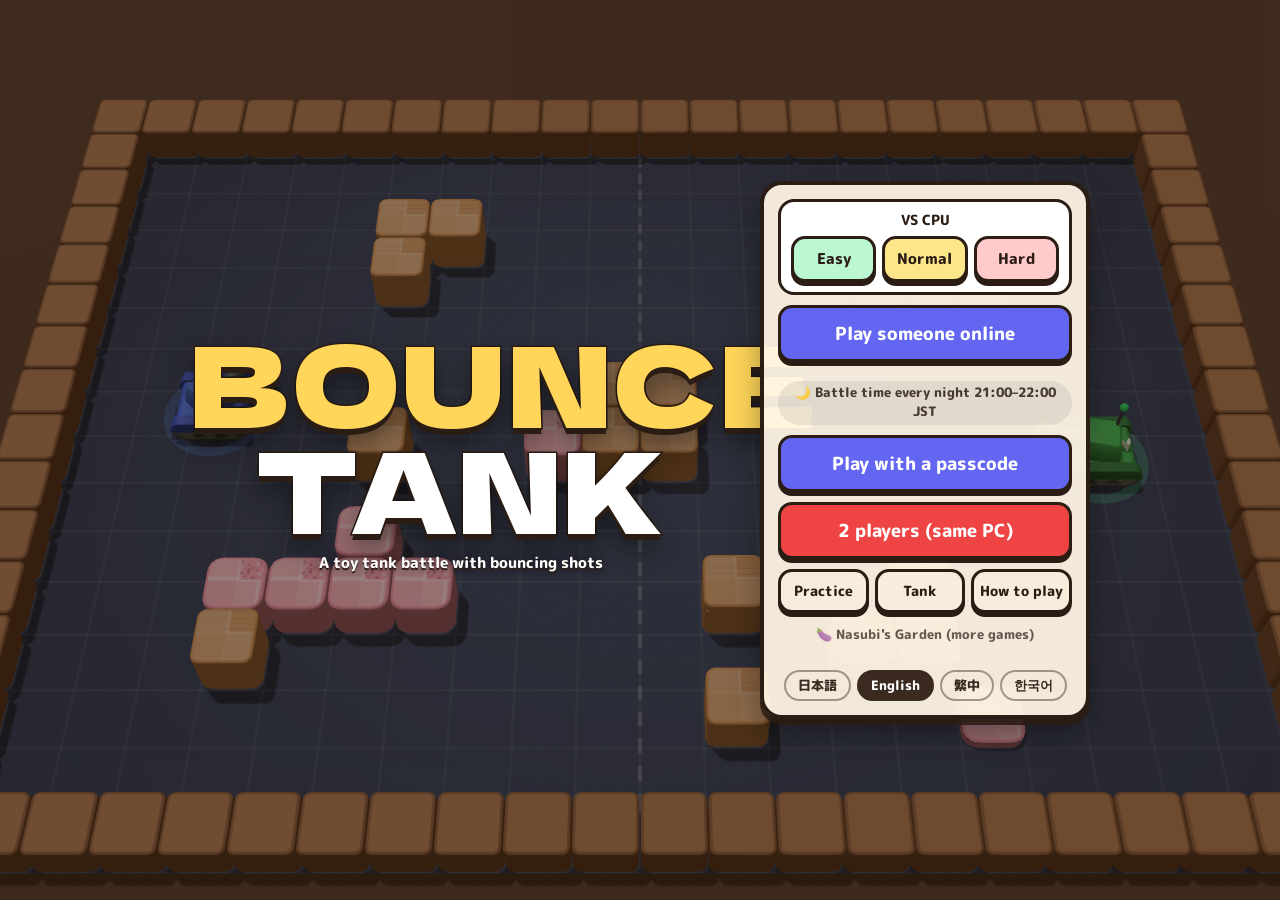
==== commit 7b30e907: "結果画面に「次のゲーム」を足す（右にスライドするか押すと、おすすめの画面。✖か左にスライドで戻る。ゲームの動きは変えない） Co-Authored-By: Claude Opus 5.5 <norep" ====
--- a/index.html
+++ b/index.html
@@ -65,6 +65,9 @@
 function go(){place();try{new MutationObserver(place).observe(document.body,{childList:true,subtree:true});}catch(_){}setInterval(tick,300);}
 if(document.body)go();else document.addEventListener('DOMContentLoaded',go);
 }catch(e){}})();</script>
+<!-- nasubi-next: 結果画面に「次のゲーム」を出す（右にスライドするか押すと、おすすめの画面。中身は nasubi-no-oniwa.github.io/next/next.js で全作品共通） -->
+<script>window.NSB_NEXT={"g": "hanetank", "r": [{"a": "#result .result-box", "v": "#result"}], "ad": 1};</script>
+<script src="https://nasubi-no-oniwa.github.io/next/next.js" defer></script>
 </head>
 <body>
 <canvas id="view"></canvas>
